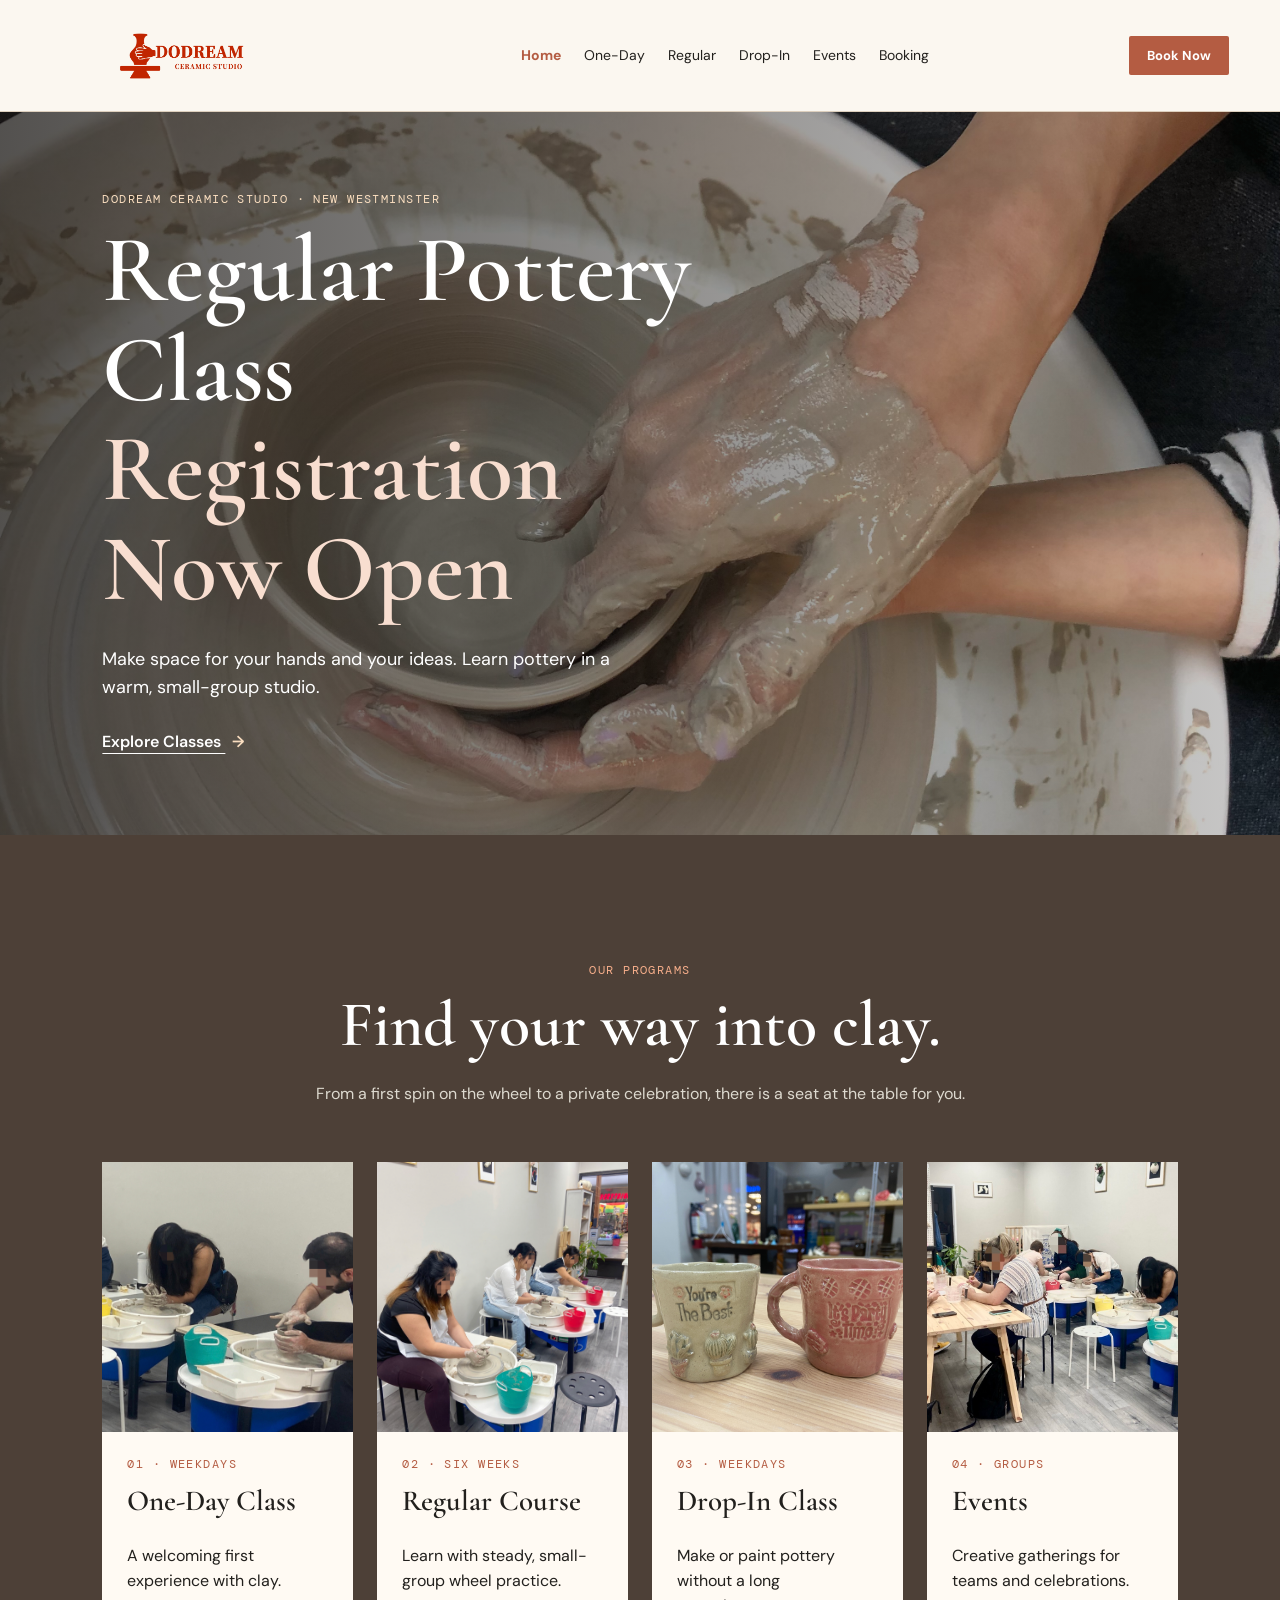
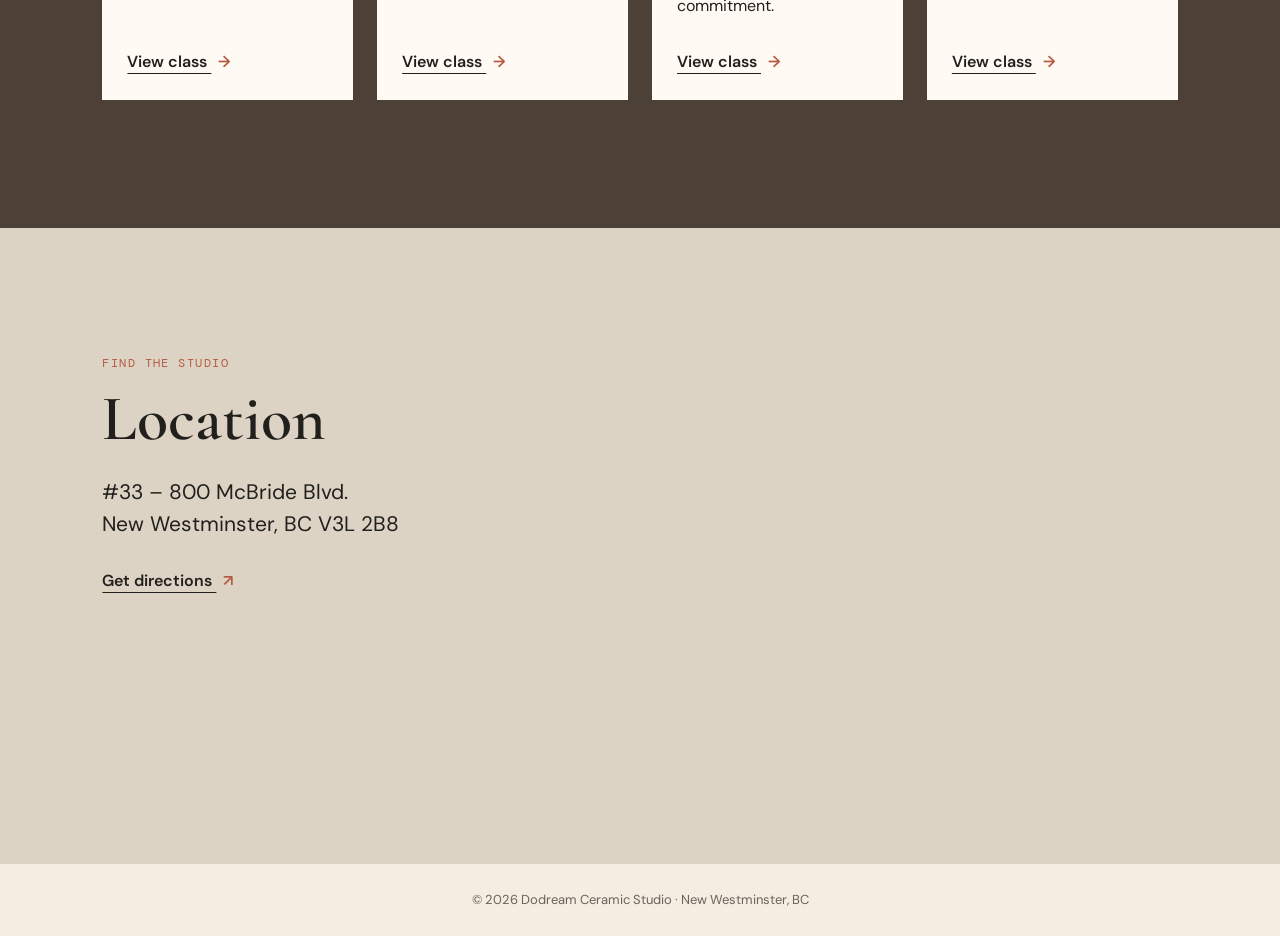
==== index.html @ 053f7b6d "Deploy Dodream Ceramic Studio website" ====
<!doctype html>
<html lang="en"><head><meta charset="UTF-8"><meta name="viewport" content="width=device-width, initial-scale=1.0"><meta name="description" content="Dodream Ceramic Studio pottery classes in New Westminster."><title>Dodream Ceramic Studio</title><link rel="preconnect" href="https://fonts.googleapis.com"><link rel="preconnect" href="https://fonts.gstatic.com" crossorigin><link href="https://fonts.googleapis.com/css2?family=Cormorant+Garamond:wght@500;600;700&family=DM+Mono&family=DM+Sans:wght@400;500;600;700&display=swap" rel="stylesheet"><link rel="stylesheet" href="styles.css"></head>
<body><header class="site-header"><a class="brand" href="index.html" aria-label="Dodream Ceramic Studio home"><img src="logo.jpg" alt="Dodream Ceramic Studio"></a><nav aria-label="Primary navigation"><a class="active" href="index.html">Home</a><a href="classes.html#one-day">One-Day</a><a href="classes.html#regular">Regular</a><a href="classes.html#drop-in">Drop-In</a><a href="classes.html#events">Events</a><a href="booking.html">Booking</a></nav><a class="button button-small" href="booking.html">Book Now</a></header>
<main><section class="hero"><img class="hero-image" src="main.jpg" alt="Hands shaping clay on a pottery wheel"><div class="hero-overlay"></div><div class="hero-content"><p class="eyebrow hero-eyebrow">DODREAM CERAMIC STUDIO · NEW WESTMINSTER</p><h1>Regular Pottery Class <span>Registration Now Open</span></h1><p class="hero-copy">Make space for your hands and your ideas. Learn pottery in a warm, small-group studio.</p><a class="text-link" href="classes.html">Explore Classes <span>→</span></a></div></section>
<section class="programs-section"><div class="section-heading"><p class="eyebrow">OUR PROGRAMS</p><h2>Find your way into clay.</h2><p>From a first spin on the wheel to a private celebration, there is a seat at the table for you.</p></div><div class="program-grid"><article class="program-card"><img src="onedaya.jpg" alt="One-day pottery class"><div><p class="eyebrow">01 · WEEKDAYS</p><h3>One-Day Class</h3><p>A welcoming first experience with clay.</p><a class="text-link" href="classes.html#one-day">View class <span>→</span></a></div></article><article class="program-card"><img src="regular.jpg" alt="Regular pottery course"><div><p class="eyebrow">02 · SIX WEEKS</p><h3>Regular Course</h3><p>Learn with steady, small-group wheel practice.</p><a class="text-link" href="classes.html#regular">View class <span>→</span></a></div></article><article class="program-card"><img src="dropa.JPG" alt="Drop-in ceramic class"><div><p class="eyebrow">03 · WEEKDAYS</p><h3>Drop-In Class</h3><p>Make or paint pottery without a long commitment.</p><a class="text-link" href="classes.html#drop-in">View class <span>→</span></a></div></article><article class="program-card"><img src="work.JPG" alt="Pottery workshop group"><div><p class="eyebrow">04 · GROUPS</p><h3>Events</h3><p>Creative gatherings for teams and celebrations.</p><a class="text-link" href="classes.html#events">View class <span>→</span></a></div></article></div></section>
<section class="location-section"><div><p class="eyebrow">FIND THE STUDIO</p><h2>Location</h2><address>#33 – 800 McBride Blvd.<br>New Westminster, BC V3L 2B8</address><a class="text-link" href="https://www.google.com/maps/search/?api=1&query=800+McBride+Blvd+New+Westminster+BC+V3L+2B8&hl=en" target="_blank" rel="noreferrer">Get directions <span>↗</span></a></div><iframe title="Dodream Ceramic Studio location map" src="https://www.google.com/maps?q=800%20McBride%20Blvd%2C%20New%20Westminster%2C%20BC%20V3L%202B8&hl=en&z=15&output=embed" loading="lazy"></iframe></section></main><footer>© 2026 Dodream Ceramic Studio · New Westminster, BC</footer></body></html>
---- styles.css ----
:root { --ink:#22201d; --paper:#f8f5ee; --clay:#b44024; --line:#dcd4c6; --muted:#69635c; --dark:#25211d; }
* { box-sizing:border-box; } html { scroll-behavior:smooth; } body { margin:0; color:var(--ink); background:var(--paper); font:16px/1.55 "DM Sans",sans-serif; } img { display:block; width:100%; }
.site-header { height:112px; padding:12px clamp(20px,4vw,64px); display:flex; align-items:center; justify-content:space-between; gap:20px; background:var(--paper); position:sticky; top:0; z-index:10; border-bottom:1px solid var(--line); }
.brand { width:270px; flex:0 0 auto; } .brand img { height:86px; object-fit:contain; mix-blend-mode:multiply; } nav { display:flex; gap:clamp(9px,1.8vw,28px); } nav a { color:var(--ink); text-decoration:none; font-size:14px; white-space:nowrap; } nav a.active { color:var(--clay); font-weight:700; }
.button { display:inline-flex; align-items:center; justify-content:center; min-height:48px; padding:0 24px; background:var(--clay); color:#fff; border:0; border-radius:2px; text-decoration:none; cursor:pointer; font:700 16px "DM Sans",sans-serif; } .button-small { min-height:39px; padding:0 18px; font-size:13px; }
h1,h2,h3 { margin:0; font-family:Fraunces,serif; line-height:1.05; font-weight:500; } h1 { max-width:980px; font-size:clamp(49px,7.4vw,106px); } h1 span { color:#d66040; } h2 { margin-bottom:24px; font-size:clamp(38px,5vw,70px); } h3 { font-size:31px; margin-bottom:12px; }
.eyebrow { margin:0 0 14px; color:var(--clay); letter-spacing:.12em; font:12px/1.2 "DM Mono",monospace; } .text-link { color:inherit; font-weight:600; text-underline-offset:6px; } .text-link span { display:inline-block; margin-left:7px; color:var(--clay); }
.hero { min-height:680px; display:grid; align-items:end; position:relative; isolation:isolate; } .hero-image,.hero-overlay { position:absolute; inset:0; width:100%; height:100%; } .hero-image { z-index:-2; object-fit:cover; } .hero-overlay { z-index:-1; background:linear-gradient(90deg,rgba(17,14,11,.72),rgba(17,14,11,.22)); } .hero-content { max-width:850px; padding:80px clamp(24px,8vw,130px); color:#fff; } .hero h1 span { display:block; color:#f8ded0; } .hero-eyebrow { color:#f9ddbf; } .hero-copy { max-width:560px; margin:28px 0; font-size:18px; } .hero .text-link span { color:#f9ddbf; }
.programs-section,.section,.location-section { padding:clamp(64px,10vw,150px) clamp(24px,8vw,130px); } .programs-section { background:#243126; color:#fff; } .section-heading { max-width:710px; margin:0 auto 55px; text-align:center; } .section-heading .eyebrow { color:#f5ad8a; } .section-heading h2 { font-size:clamp(38px,5vw,70px); } .section-heading p:last-child { color:#ddd9cf; }
.program-grid { display:grid; grid-template-columns:repeat(4,1fr); gap:24px; } .program-card { overflow:hidden; background:#fff; color:var(--ink); } .program-card img { height:270px; object-fit:cover; } .program-card div { min-height:268px; padding:25px; display:flex; flex-direction:column; align-items:flex-start; } .program-card h3 { font-size:29px; } .program-card .text-link { margin-top:auto; }
.location-section { display:grid; grid-template-columns:.75fr 1.25fr; gap:60px; background:#ddd3c5; } address { margin:0 0 28px; font-style:normal; font-size:21px; } iframe { width:100%; min-height:380px; border:0; } footer { padding:26px; color:#6b6259; text-align:center; font-size:13px; }
.section-intro>p:not(.eyebrow) { max-width:500px; font-size:18px; } .split-section { display:grid; grid-template-columns:minmax(250px,.82fr) minmax(350px,1.18fr); gap:clamp(40px,8vw,130px); align-items:center; } .feature-image { height:560px; object-fit:cover; } .notice { display:grid; gap:4px; margin:32px 0 18px; padding:17px 20px; border-left:4px solid var(--clay); background:#f0e6d9; } .notice span { font:15px "DM Mono",monospace; } .materials { color:var(--muted); }
.one-day-options { display:grid; gap:16px; margin-top:33px; } .one-day-options article { padding:20px; border:1px solid var(--line); background:#fffdf9; } .one-day-options h3 { font-size:24px; } .one-day-options p { margin:5px 0; font-size:14px; } .one-day-options .eyebrow { margin-bottom:10px; } .price,.card-meta { color:var(--clay); font-weight:700; } .included,.condition,.policy-note { color:var(--muted); font-size:14px; }
.regular-section { display:grid; grid-template-columns:.88fr 1fr; gap:clamp(38px,7vw,110px); align-items:center; background:#e9e1d5; } .regular-image-wrap { grid-row:span 3; } .regular-image-wrap .feature-image { height:690px; } .course-details { display:grid; grid-template-columns:repeat(2,1fr); margin-top:27px; border-top:1px solid #cbbfaa; } .course-details p { display:grid; gap:2px; margin:0; padding:14px 10px 14px 0; border-bottom:1px solid #cbbfaa; font-size:14px; } .course-details span { color:var(--muted); font-size:13px; } .course-plan { margin:0; padding:0; list-style:none; border-top:1px solid #cbbfaa; } .course-plan li { display:grid; grid-template-columns:140px 1fr; gap:15px; padding:17px 0; border-bottom:1px solid #cbbfaa; } .course-plan b { color:var(--clay); font:13px "DM Mono",monospace; } .policy-note { margin:0; }
.section-lead { margin-top:-8px; color:var(--muted); } .card-grid,.event-grid { display:grid; grid-template-columns:repeat(2,1fr); gap:28px; margin-top:43px; } .class-card,.event-card { border:1px solid var(--line); background:#fffdf9; } .class-card img { height:330px; object-fit:cover; } .class-card div,.event-card div { padding:27px; } .class-card h3 { font-size:29px; }
.events-section { background:var(--dark); color:#f9f5ec; } .events-section .eyebrow,.event-policy { color:#f6aa83; } .event-card { border-color:#575047; background:#312b26; } .event-card img { height:300px; object-fit:cover; } .event-card p { color:#ddd4c8; } .event-policy { margin:31px 0 0; text-align:center; }
.booking-page { max-width:1160px; margin:auto; padding:clamp(45px,7vw,90px) 24px; } .booking-intro { max-width:640px; margin-bottom:28px; } .booking-intro h1 { font-size:clamp(40px,5vw,62px); } .booking-intro>p:last-child { margin:7px 0 0; font-size:16px; } .booking-content { display:grid; grid-template-columns:minmax(0,1.35fr) minmax(260px,.65fr); gap:28px; align-items:start; }
.booking-form { display:grid; grid-template-columns:repeat(2,1fr); gap:21px; padding:clamp(25px,5vw,60px); background:#e9e1d5; } .booking-form label { display:grid; gap:8px; font-weight:600; } .booking-form input,.booking-form select,.booking-form textarea { width:100%; padding:13px; border:1px solid #bfb5a6; background:#fffdf9; color:var(--ink); font:16px "DM Sans",sans-serif; } .booking-form input:focus,.booking-form select:focus,.booking-form textarea:focus { outline:2px solid var(--clay); outline-offset:1px; } .form-full,.form-alert { grid-column:1/-1; } .form-alert { padding:13px 16px; color:#8c2913; background:#f6d9ce; font-weight:700; } .booking-form .button { justify-self:start; }
.refund-policy { margin:0; padding:31px; border-left:4px solid var(--clay); background:#f0e6d9; text-align:left; } .refund-policy h2 { font-size:30px; } .refund-policy p { margin-bottom:0; font-size:16px; }
@media (max-width:900px) { .program-grid { grid-template-columns:repeat(2,1fr); } .program-card img { height:240px; } .brand { width:220px; } }
@media (max-width:760px) { .site-header { height:88px; padding:8px 18px; } .brand { width:185px; } .brand img { height:68px; } nav { display:none; } .hero { min-height:590px; } .hero-content { padding:60px 24px; } .program-grid,.split-section,.regular-section,.location-section,.booking-form,.booking-content { grid-template-columns:1fr; } .feature-image,.regular-image-wrap .feature-image { height:420px; } .regular-image-wrap { grid-row:auto; } .course-details { grid-template-columns:1fr; } .course-plan li { grid-template-columns:115px 1fr; } .location-section { gap:35px; } iframe { min-height:300px; } .booking-form .button { width:100%; } }

/* Warm beige theme and One-Day class redesign */
:root { --paper:#f4ede1; --line:#ddcfbd; --clay:#b45c42; --muted:#70675e; --dark:#453830; }
body { background:#f4ede1; }
h1,h2,h3 { font-family:"Cormorant Garamond",Georgia,serif; font-weight:600; }
.site-header { background:#fbf7f0; }
.programs-section { background:#4d4037; }
.program-card,.one-day-options article,.class-card { background:#fffaf3; }
.one-day-section { background:#f8f1e7; }
.one-day-summary { display:grid; grid-template-columns:1.1fr .75fr 1.65fr; gap:0; margin:29px 0 22px; border:1px solid #d8c2ac; background:#eee0cf; }
.one-day-summary p { display:grid; gap:4px; margin:0; padding:16px 18px; border-right:1px solid #d8c2ac; font-size:13px !important; }
.one-day-summary p:last-child { border-right:0; }
.one-day-summary b { color:var(--clay); font:11px "DM Mono",monospace; letter-spacing:.08em; text-transform:uppercase; }
.one-day-summary span { line-height:1.35; }
.one-day-options { grid-template-columns:repeat(2,minmax(0,1fr)); gap:14px; margin-top:0; }
.one-day-options article { min-height:238px; border-color:#ddcbb8; }
.one-day-options .price { display:flex; align-items:baseline; gap:5px; margin-top:13px; }
.one-day-options .price strong { font:600 38px/1 "Cormorant Garamond",Georgia,serif; }
.one-day-options .price span { color:var(--muted); font-size:13px; }
.one-day-section .feature-image { height:100%; min-height:560px; }
@media (max-width:760px) { .one-day-summary,.one-day-options { grid-template-columns:1fr; } .one-day-summary p { border-right:0; border-bottom:1px solid #d8c2ac; } .one-day-summary p:last-child { border-bottom:0; } .one-day-section .feature-image { min-height:420px; } }

/* One-Day vertical hierarchy: intro row, sessions, cards, notes */
.one-day-section { background:#f8f1e7; }
.one-day-intro-row { display:grid; grid-template-columns:minmax(240px,.8fr) minmax(380px,1.2fr); gap:clamp(32px,6vw,90px); align-items:center; margin:28px 0; }
.one-day-intro-row p { max-width:430px; margin:0; font-size:20px; line-height:1.55; }
.one-day-intro-row img { height:250px; object-fit:cover; object-position:center; }
.sessions-line { margin:0 0 24px; padding:18px 24px; border-left:5px solid var(--clay); background:#eee0cf; font-size:clamp(20px,2.3vw,30px); font-weight:700; letter-spacing:.01em; }
.sessions-line strong { color:var(--clay); }
.one-day-section .one-day-options { max-width:none; grid-template-columns:repeat(2,minmax(0,1fr)); gap:24px; }
.one-day-section .one-day-options article { min-height:230px; padding:28px; }
.one-day-notes { display:flex; flex-wrap:wrap; gap:12px 28px; margin-top:20px; color:var(--muted); font-size:14px; }
.one-day-notes span::before { content:"•"; margin-right:8px; color:var(--clay); }
@media (max-width:760px) { .one-day-intro-row,.one-day-section .one-day-options { grid-template-columns:1fr; } .one-day-intro-row img { height:230px; } .sessions-line { padding:16px 18px; } }

/* Light sessions treatment */
.sessions-line { display:flex; align-items:center; gap:18px; margin:46px 0 34px; padding:0; border:0; background:transparent; font-size:inherit; font-weight:400; }
.sessions-label { color:var(--muted); font:12px "DM Mono",monospace; letter-spacing:.14em; text-transform:uppercase; }
.session-times { display:flex; flex-wrap:wrap; gap:9px; }
.session-times span { padding:7px 13px; border:1px solid #dfcfbd; border-radius:999px; background:#f1e5d6; color:#67554a; font-size:14px; font-weight:500; }
@media (max-width:760px) { .sessions-line { align-items:flex-start; flex-direction:column; gap:12px; margin:34px 0 28px; } }
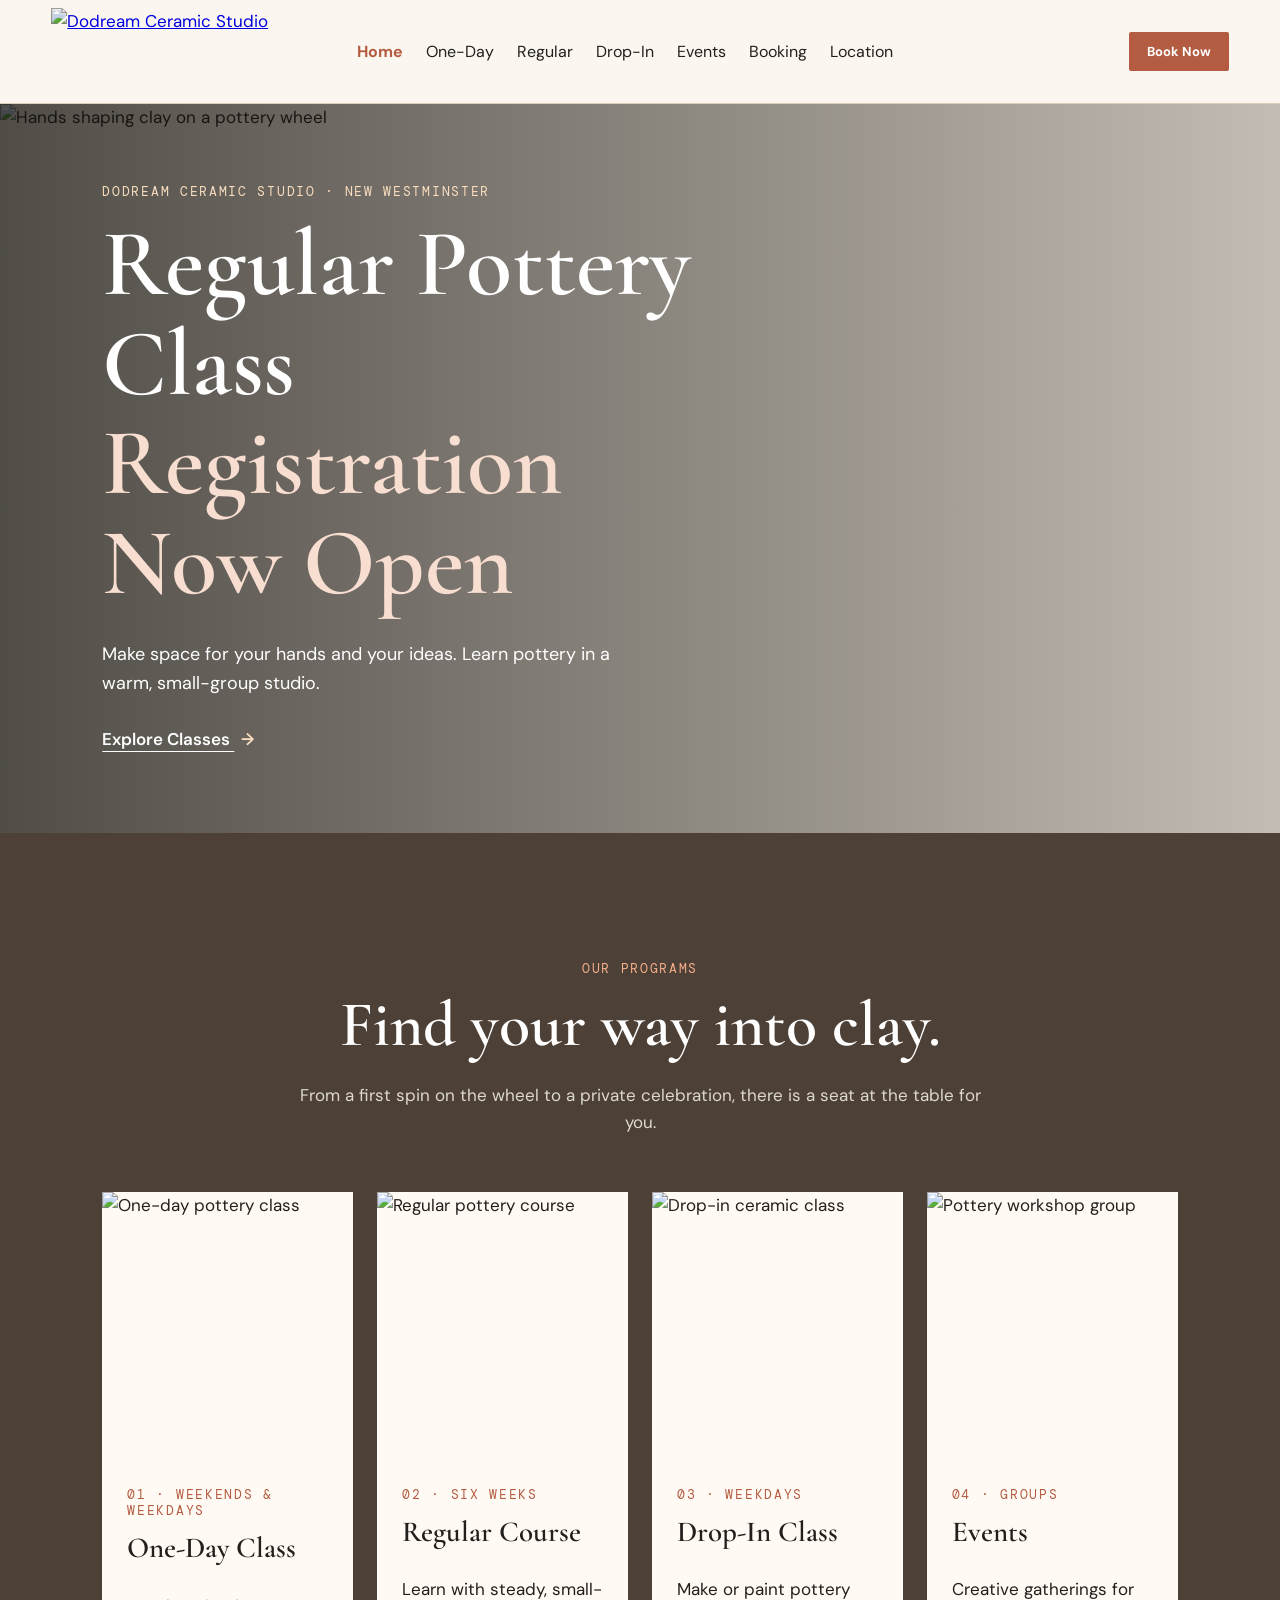
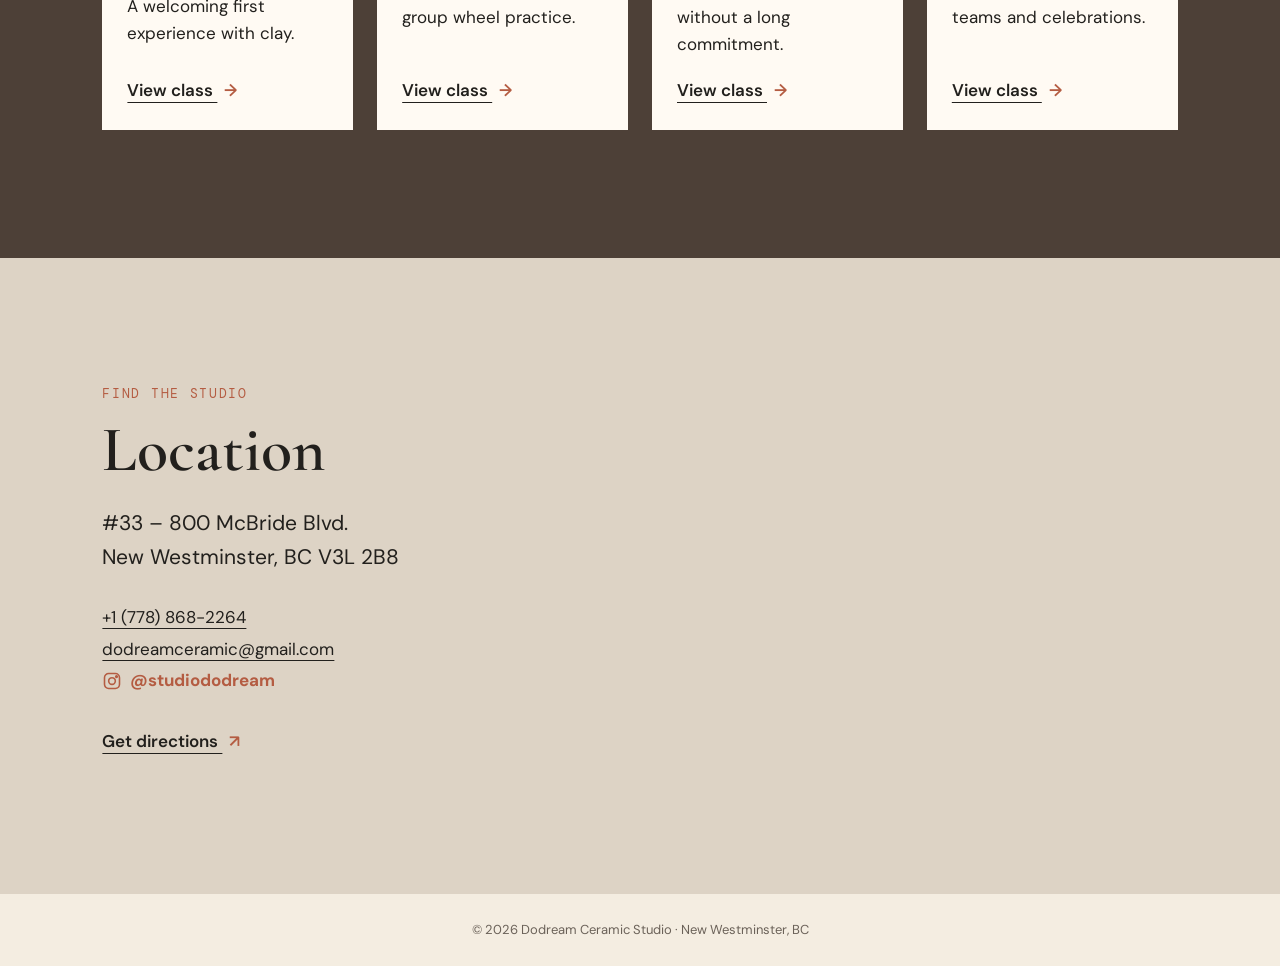
==== commit 73968fbc: "Update website content and responsive design" ====
--- a/index.html
+++ b/index.html
@@ -1,6 +1,6 @@
 <!doctype html>
 <html lang="en"><head><meta charset="UTF-8"><meta name="viewport" content="width=device-width, initial-scale=1.0"><meta name="description" content="Dodream Ceramic Studio pottery classes in New Westminster."><title>Dodream Ceramic Studio</title><link rel="preconnect" href="https://fonts.googleapis.com"><link rel="preconnect" href="https://fonts.gstatic.com" crossorigin><link href="https://fonts.googleapis.com/css2?family=Cormorant+Garamond:wght@500;600;700&family=DM+Mono&family=DM+Sans:wght@400;500;600;700&display=swap" rel="stylesheet"><link rel="stylesheet" href="styles.css"></head>
-<body><header class="site-header"><a class="brand" href="index.html" aria-label="Dodream Ceramic Studio home"><img src="logo.jpg" alt="Dodream Ceramic Studio"></a><nav aria-label="Primary navigation"><a class="active" href="index.html">Home</a><a href="classes.html#one-day">One-Day</a><a href="classes.html#regular">Regular</a><a href="classes.html#drop-in">Drop-In</a><a href="classes.html#events">Events</a><a href="booking.html">Booking</a></nav><a class="button button-small" href="booking.html">Book Now</a></header>
-<main><section class="hero"><img class="hero-image" src="main.jpg" alt="Hands shaping clay on a pottery wheel"><div class="hero-overlay"></div><div class="hero-content"><p class="eyebrow hero-eyebrow">DODREAM CERAMIC STUDIO · NEW WESTMINSTER</p><h1>Regular Pottery Class <span>Registration Now Open</span></h1><p class="hero-copy">Make space for your hands and your ideas. Learn pottery in a warm, small-group studio.</p><a class="text-link" href="classes.html">Explore Classes <span>→</span></a></div></section>
-<section class="programs-section"><div class="section-heading"><p class="eyebrow">OUR PROGRAMS</p><h2>Find your way into clay.</h2><p>From a first spin on the wheel to a private celebration, there is a seat at the table for you.</p></div><div class="program-grid"><article class="program-card"><img src="onedaya.jpg" alt="One-day pottery class"><div><p class="eyebrow">01 · WEEKDAYS</p><h3>One-Day Class</h3><p>A welcoming first experience with clay.</p><a class="text-link" href="classes.html#one-day">View class <span>→</span></a></div></article><article class="program-card"><img src="regular.jpg" alt="Regular pottery course"><div><p class="eyebrow">02 · SIX WEEKS</p><h3>Regular Course</h3><p>Learn with steady, small-group wheel practice.</p><a class="text-link" href="classes.html#regular">View class <span>→</span></a></div></article><article class="program-card"><img src="dropa.JPG" alt="Drop-in ceramic class"><div><p class="eyebrow">03 · WEEKDAYS</p><h3>Drop-In Class</h3><p>Make or paint pottery without a long commitment.</p><a class="text-link" href="classes.html#drop-in">View class <span>→</span></a></div></article><article class="program-card"><img src="work.JPG" alt="Pottery workshop group"><div><p class="eyebrow">04 · GROUPS</p><h3>Events</h3><p>Creative gatherings for teams and celebrations.</p><a class="text-link" href="classes.html#events">View class <span>→</span></a></div></article></div></section>
-<section class="location-section"><div><p class="eyebrow">FIND THE STUDIO</p><h2>Location</h2><address>#33 – 800 McBride Blvd.<br>New Westminster, BC V3L 2B8</address><a class="text-link" href="https://www.google.com/maps/search/?api=1&query=800+McBride+Blvd+New+Westminster+BC+V3L+2B8&hl=en" target="_blank" rel="noreferrer">Get directions <span>↗</span></a></div><iframe title="Dodream Ceramic Studio location map" src="https://www.google.com/maps?q=800%20McBride%20Blvd%2C%20New%20Westminster%2C%20BC%20V3L%202B8&hl=en&z=15&output=embed" loading="lazy"></iframe></section></main><footer>© 2026 Dodream Ceramic Studio · New Westminster, BC</footer></body></html>
+<body><header class="site-header"><a class="brand" href="index.html" aria-label="Dodream Ceramic Studio home"><img src="public/assets/logo.jpg" alt="Dodream Ceramic Studio"></a><nav aria-label="Primary navigation"><a class="active" href="index.html">Home</a><a href="classes.html#one-day">One-Day</a><a href="classes.html#regular">Regular</a><a href="classes.html#drop-in">Drop-In</a><a href="classes.html#events">Events</a><a href="booking.html">Booking</a><a href="#location">Location</a></nav><a class="button button-small" href="booking.html">Book Now</a></header>
+<main><section class="hero"><img class="hero-image" src="public/assets/main.jpg" alt="Hands shaping clay on a pottery wheel"><div class="hero-overlay"></div><div class="hero-content"><p class="eyebrow hero-eyebrow">DODREAM CERAMIC STUDIO · NEW WESTMINSTER</p><h1>Regular Pottery Class <span>Registration Now Open</span></h1><p class="hero-copy">Make space for your hands and your ideas. Learn pottery in a warm, small-group studio.</p><a class="text-link" href="classes.html">Explore Classes <span>→</span></a></div></section>
+<section class="programs-section"><div class="section-heading"><p class="eyebrow">OUR PROGRAMS</p><h2>Find your way into clay.</h2><p>From a first spin on the wheel to a private celebration, there is a seat at the table for you.</p></div><div class="program-grid"><article class="program-card"><img src="public/assets/onedaya.jpg" alt="One-day pottery class"><div><p class="eyebrow">01 · WEEKENDS &amp; WEEKDAYS</p><h3>One-Day Class</h3><p>A welcoming first experience with clay.</p><a class="text-link" href="classes.html#one-day">View class <span>→</span></a></div></article><article class="program-card"><img src="public/assets/regular.jpg" alt="Regular pottery course"><div><p class="eyebrow">02 · SIX WEEKS</p><h3>Regular Course</h3><p>Learn with steady, small-group wheel practice.</p><a class="text-link" href="classes.html#regular">View class <span>→</span></a></div></article><article class="program-card"><img src="public/assets/dropa.JPG" alt="Drop-in ceramic class"><div><p class="eyebrow">03 · WEEKDAYS</p><h3>Drop-In Class</h3><p>Make or paint pottery without a long commitment.</p><a class="text-link" href="classes.html#drop-in">View class <span>→</span></a></div></article><article class="program-card"><img src="public/assets/work.JPG" alt="Pottery workshop group"><div><p class="eyebrow">04 · GROUPS</p><h3>Events</h3><p>Creative gatherings for teams and celebrations.</p><a class="text-link" href="classes.html#events">View class <span>→</span></a></div></article></div></section>
+<section class="location-section" id="location"><div><p class="eyebrow">FIND THE STUDIO</p><h2>Location</h2><address>#33 – 800 McBride Blvd.<br>New Westminster, BC V3L 2B8</address><p class="contact-line"><a href="tel:+17788682264">+1 (778) 868-2264</a><br><a href="mailto:dodreamceramic@gmail.com">dodreamceramic@gmail.com</a><br><a class="instagram-link" href="https://www.instagram.com/studiododream/" target="_blank" rel="noreferrer" aria-label="Follow Dodream Ceramic Studio on Instagram"><svg viewBox="0 0 24 24" aria-hidden="true"><rect x="3" y="3" width="18" height="18" rx="5"></rect><circle cx="12" cy="12" r="4"></circle><circle class="instagram-dot" cx="17.4" cy="6.6" r="1"></circle></svg><span>@studiododream</span></a></p><a class="text-link" href="https://www.google.com/maps/search/?api=1&query=800+McBride+Blvd+New+Westminster+BC+V3L+2B8&hl=en" target="_blank" rel="noreferrer">Get directions <span>↗</span></a></div><iframe title="Dodream Ceramic Studio location map" src="https://www.google.com/maps?q=800%20McBride%20Blvd%2C%20New%20Westminster%2C%20BC%20V3L%202B8&hl=en&z=15&output=embed" loading="lazy"></iframe></section></main><footer>© 2026 Dodream Ceramic Studio · New Westminster, BC</footer></body></html>
--- a/styles.css
+++ b/styles.css
@@ -1,17 +1,17 @@
 :root { --ink:#22201d; --paper:#f8f5ee; --clay:#b44024; --line:#dcd4c6; --muted:#69635c; --dark:#25211d; }
-* { box-sizing:border-box; } html { scroll-behavior:smooth; } body { margin:0; color:var(--ink); background:var(--paper); font:16px/1.55 "DM Sans",sans-serif; } img { display:block; width:100%; }
-.site-header { height:112px; padding:12px clamp(20px,4vw,64px); display:flex; align-items:center; justify-content:space-between; gap:20px; background:var(--paper); position:sticky; top:0; z-index:10; border-bottom:1px solid var(--line); }
-.brand { width:270px; flex:0 0 auto; } .brand img { height:86px; object-fit:contain; mix-blend-mode:multiply; } nav { display:flex; gap:clamp(9px,1.8vw,28px); } nav a { color:var(--ink); text-decoration:none; font-size:14px; white-space:nowrap; } nav a.active { color:var(--clay); font-weight:700; }
+* { box-sizing:border-box; } html { scroll-behavior:smooth; } body { margin:0; color:var(--ink); background:var(--paper); font:17px/1.6 "DM Sans",sans-serif; } img { display:block; width:100%; }
+.site-header { height:104px; padding:8px clamp(20px,4vw,64px); display:flex; align-items:center; justify-content:flex-start; gap:18px; background:var(--paper); position:sticky; top:0; z-index:10; border-bottom:1px solid var(--line); }
+.brand { width:278px; flex:0 0 auto; } .brand img { height:88px; object-fit:contain; mix-blend-mode:multiply; } nav { display:flex; gap:clamp(16px,1.8vw,30px); margin-left:10px; } nav a { color:var(--ink); text-decoration:none; font-size:16px; white-space:nowrap; } nav a.active { color:var(--clay); font-weight:700; } .site-header .button-small { margin-left:auto; }
 .button { display:inline-flex; align-items:center; justify-content:center; min-height:48px; padding:0 24px; background:var(--clay); color:#fff; border:0; border-radius:2px; text-decoration:none; cursor:pointer; font:700 16px "DM Sans",sans-serif; } .button-small { min-height:39px; padding:0 18px; font-size:13px; }
 h1,h2,h3 { margin:0; font-family:Fraunces,serif; line-height:1.05; font-weight:500; } h1 { max-width:980px; font-size:clamp(49px,7.4vw,106px); } h1 span { color:#d66040; } h2 { margin-bottom:24px; font-size:clamp(38px,5vw,70px); } h3 { font-size:31px; margin-bottom:12px; }
-.eyebrow { margin:0 0 14px; color:var(--clay); letter-spacing:.12em; font:12px/1.2 "DM Mono",monospace; } .text-link { color:inherit; font-weight:600; text-underline-offset:6px; } .text-link span { display:inline-block; margin-left:7px; color:var(--clay); }
+.eyebrow { margin:0 0 14px; color:var(--clay); letter-spacing:.13em; font:13px/1.25 "DM Mono",monospace; } .text-link { color:inherit; font-weight:600; text-underline-offset:6px; } .text-link span { display:inline-block; margin-left:7px; color:var(--clay); }
 .hero { min-height:680px; display:grid; align-items:end; position:relative; isolation:isolate; } .hero-image,.hero-overlay { position:absolute; inset:0; width:100%; height:100%; } .hero-image { z-index:-2; object-fit:cover; } .hero-overlay { z-index:-1; background:linear-gradient(90deg,rgba(17,14,11,.72),rgba(17,14,11,.22)); } .hero-content { max-width:850px; padding:80px clamp(24px,8vw,130px); color:#fff; } .hero h1 span { display:block; color:#f8ded0; } .hero-eyebrow { color:#f9ddbf; } .hero-copy { max-width:560px; margin:28px 0; font-size:18px; } .hero .text-link span { color:#f9ddbf; }
 .programs-section,.section,.location-section { padding:clamp(64px,10vw,150px) clamp(24px,8vw,130px); } .programs-section { background:#243126; color:#fff; } .section-heading { max-width:710px; margin:0 auto 55px; text-align:center; } .section-heading .eyebrow { color:#f5ad8a; } .section-heading h2 { font-size:clamp(38px,5vw,70px); } .section-heading p:last-child { color:#ddd9cf; }
 .program-grid { display:grid; grid-template-columns:repeat(4,1fr); gap:24px; } .program-card { overflow:hidden; background:#fff; color:var(--ink); } .program-card img { height:270px; object-fit:cover; } .program-card div { min-height:268px; padding:25px; display:flex; flex-direction:column; align-items:flex-start; } .program-card h3 { font-size:29px; } .program-card .text-link { margin-top:auto; }
 .location-section { display:grid; grid-template-columns:.75fr 1.25fr; gap:60px; background:#ddd3c5; } address { margin:0 0 28px; font-style:normal; font-size:21px; } iframe { width:100%; min-height:380px; border:0; } footer { padding:26px; color:#6b6259; text-align:center; font-size:13px; }
 .section-intro>p:not(.eyebrow) { max-width:500px; font-size:18px; } .split-section { display:grid; grid-template-columns:minmax(250px,.82fr) minmax(350px,1.18fr); gap:clamp(40px,8vw,130px); align-items:center; } .feature-image { height:560px; object-fit:cover; } .notice { display:grid; gap:4px; margin:32px 0 18px; padding:17px 20px; border-left:4px solid var(--clay); background:#f0e6d9; } .notice span { font:15px "DM Mono",monospace; } .materials { color:var(--muted); }
-.one-day-options { display:grid; gap:16px; margin-top:33px; } .one-day-options article { padding:20px; border:1px solid var(--line); background:#fffdf9; } .one-day-options h3 { font-size:24px; } .one-day-options p { margin:5px 0; font-size:14px; } .one-day-options .eyebrow { margin-bottom:10px; } .price,.card-meta { color:var(--clay); font-weight:700; } .included,.condition,.policy-note { color:var(--muted); font-size:14px; }
-.regular-section { display:grid; grid-template-columns:.88fr 1fr; gap:clamp(38px,7vw,110px); align-items:center; background:#e9e1d5; } .regular-image-wrap { grid-row:span 3; } .regular-image-wrap .feature-image { height:690px; } .course-details { display:grid; grid-template-columns:repeat(2,1fr); margin-top:27px; border-top:1px solid #cbbfaa; } .course-details p { display:grid; gap:2px; margin:0; padding:14px 10px 14px 0; border-bottom:1px solid #cbbfaa; font-size:14px; } .course-details span { color:var(--muted); font-size:13px; } .course-plan { margin:0; padding:0; list-style:none; border-top:1px solid #cbbfaa; } .course-plan li { display:grid; grid-template-columns:140px 1fr; gap:15px; padding:17px 0; border-bottom:1px solid #cbbfaa; } .course-plan b { color:var(--clay); font:13px "DM Mono",monospace; } .policy-note { margin:0; }
+.one-day-options { display:grid; gap:16px; margin-top:33px; } .one-day-options article { padding:20px; border:1px solid var(--line); background:#fffdf9; } .one-day-options h3 { font-size:25px; } .one-day-options p { margin:5px 0; font-size:15px; } .one-day-options .eyebrow { margin-bottom:10px; } .price,.card-meta { color:var(--clay); font-weight:700; } .included,.condition,.policy-note { color:var(--muted); font-size:15px; }
+.regular-section { display:grid; grid-template-columns:.88fr 1fr; gap:clamp(38px,7vw,110px); align-items:center; background:#e9e1d5; } .regular-image-wrap { grid-row:span 3; } .regular-image-wrap .feature-image { height:690px; } .course-details { display:grid; grid-template-columns:repeat(2,1fr); margin-top:27px; border-top:1px solid #cbbfaa; } .course-details p { display:grid; gap:2px; margin:0; padding:14px 10px 14px 0; border-bottom:1px solid #cbbfaa; font-size:15px; } .course-details span { color:var(--muted); font-size:14px; } .course-plan { margin:0; padding:0; list-style:none; border-top:1px solid #cbbfaa; } .course-plan li { display:grid; grid-template-columns:140px 1fr; gap:15px; padding:17px 0; border-bottom:1px solid #cbbfaa; } .course-plan b { color:var(--clay); font:14px "DM Mono",monospace; } .policy-note { margin:0; }
 .section-lead { margin-top:-8px; color:var(--muted); } .card-grid,.event-grid { display:grid; grid-template-columns:repeat(2,1fr); gap:28px; margin-top:43px; } .class-card,.event-card { border:1px solid var(--line); background:#fffdf9; } .class-card img { height:330px; object-fit:cover; } .class-card div,.event-card div { padding:27px; } .class-card h3 { font-size:29px; }
 .events-section { background:var(--dark); color:#f9f5ec; } .events-section .eyebrow,.event-policy { color:#f6aa83; } .event-card { border-color:#575047; background:#312b26; } .event-card img { height:300px; object-fit:cover; } .event-card p { color:#ddd4c8; } .event-policy { margin:31px 0 0; text-align:center; }
 .booking-page { max-width:1160px; margin:auto; padding:clamp(45px,7vw,90px) 24px; } .booking-intro { max-width:640px; margin-bottom:28px; } .booking-intro h1 { font-size:clamp(40px,5vw,62px); } .booking-intro>p:last-child { margin:7px 0 0; font-size:16px; } .booking-content { display:grid; grid-template-columns:minmax(0,1.35fr) minmax(260px,.65fr); gap:28px; align-items:start; }
@@ -56,7 +56,33 @@
 
 /* Light sessions treatment */
 .sessions-line { display:flex; align-items:center; gap:18px; margin:46px 0 34px; padding:0; border:0; background:transparent; font-size:inherit; font-weight:400; }
-.sessions-label { color:var(--muted); font:12px "DM Mono",monospace; letter-spacing:.14em; text-transform:uppercase; }
+.sessions-label { color:var(--muted); font:13px "DM Mono",monospace; letter-spacing:.14em; text-transform:uppercase; }
 .session-times { display:flex; flex-wrap:wrap; gap:9px; }
-.session-times span { padding:7px 13px; border:1px solid #dfcfbd; border-radius:999px; background:#f1e5d6; color:#67554a; font-size:14px; font-weight:500; }
+.session-times span { padding:8px 14px; border:1px solid #dfcfbd; border-radius:999px; background:#f1e5d6; color:#67554a; font-size:15px; font-weight:500; }
 @media (max-width:760px) { .sessions-line { align-items:flex-start; flex-direction:column; gap:12px; margin:34px 0 28px; } }
+
+/* Content refinements: course details, payment, and location */
+.intro-detail { margin-top:18px !important; color:var(--muted); font-size:16px !important; }
+.regular-detail-cards { display:grid; grid-template-columns:minmax(210px,.75fr) 1.25fr; gap:16px; align-items:stretch; }
+.regular-price-card { display:flex; flex-direction:column; justify-content:center; min-height:202px; padding:26px; background:var(--clay); color:#fffaf3; }
+.regular-price-card span { font:12px "DM Mono",monospace; letter-spacing:.12em; text-transform:uppercase; opacity:.9; }
+.regular-price-card strong { margin:8px 0; font:600 clamp(37px,4vw,56px)/1 "Cormorant Garamond",Georgia,serif; }
+.regular-price-card p { margin:0; font-size:14px; line-height:1.45; }
+.regular-facts { display:grid; gap:0; border-top:1px solid #cbbfaa; }
+.regular-facts p { display:grid; grid-template-columns:108px 1fr; gap:15px; margin:0; padding:14px 0; border-bottom:1px solid #cbbfaa; font-size:14px; }
+.regular-facts b { color:var(--clay); font:12px "DM Mono",monospace; letter-spacing:.04em; text-transform:uppercase; }
+.regular-facts span { color:var(--muted); }
+.event-notes { display:grid; gap:8px; max-width:850px; margin:34px auto 0; padding:22px 26px; border:1px solid #695b50; background:#312b26; color:#f6aa83; text-align:center; }
+.event-notes p { margin:0; }
+.contact-line { margin:0 0 27px; line-height:1.85; }
+.contact-line a,.payment-section a { color:inherit; text-underline-offset:5px; }
+.instagram-link { display:inline-flex; align-items:center; gap:8px; color:var(--clay) !important; font-weight:700; text-decoration:none; }
+.instagram-link svg { width:20px; height:20px; fill:none; stroke:currentColor; stroke-width:1.9; }
+.instagram-link .instagram-dot { fill:currentColor; stroke:0; }
+.booking-aside { display:grid; gap:24px; }
+.payment-section { padding:31px; background:#fffaf3; border:1px solid var(--line); }
+.payment-section h2 { margin-bottom:16px; font-size:34px; }
+.payment-section p { margin:0 0 15px; }
+.payment-section p:last-child { margin-bottom:0; color:var(--muted); }
+@media (max-width:900px) { .site-header nav { gap:12px; } nav a { font-size:14px; } .regular-detail-cards { grid-template-columns:1fr; } }
+@media (max-width:760px) { .site-header { height:88px; } .brand { width:185px; } .brand img { height:68px; } .card-grid,.event-grid { grid-template-columns:1fr; gap:22px; } .class-card,.event-card { width:100%; } .class-card img,.event-card img { height:260px; } .regular-facts p { grid-template-columns:1fr; gap:5px; } .event-notes { padding:18px; text-align:left; } }
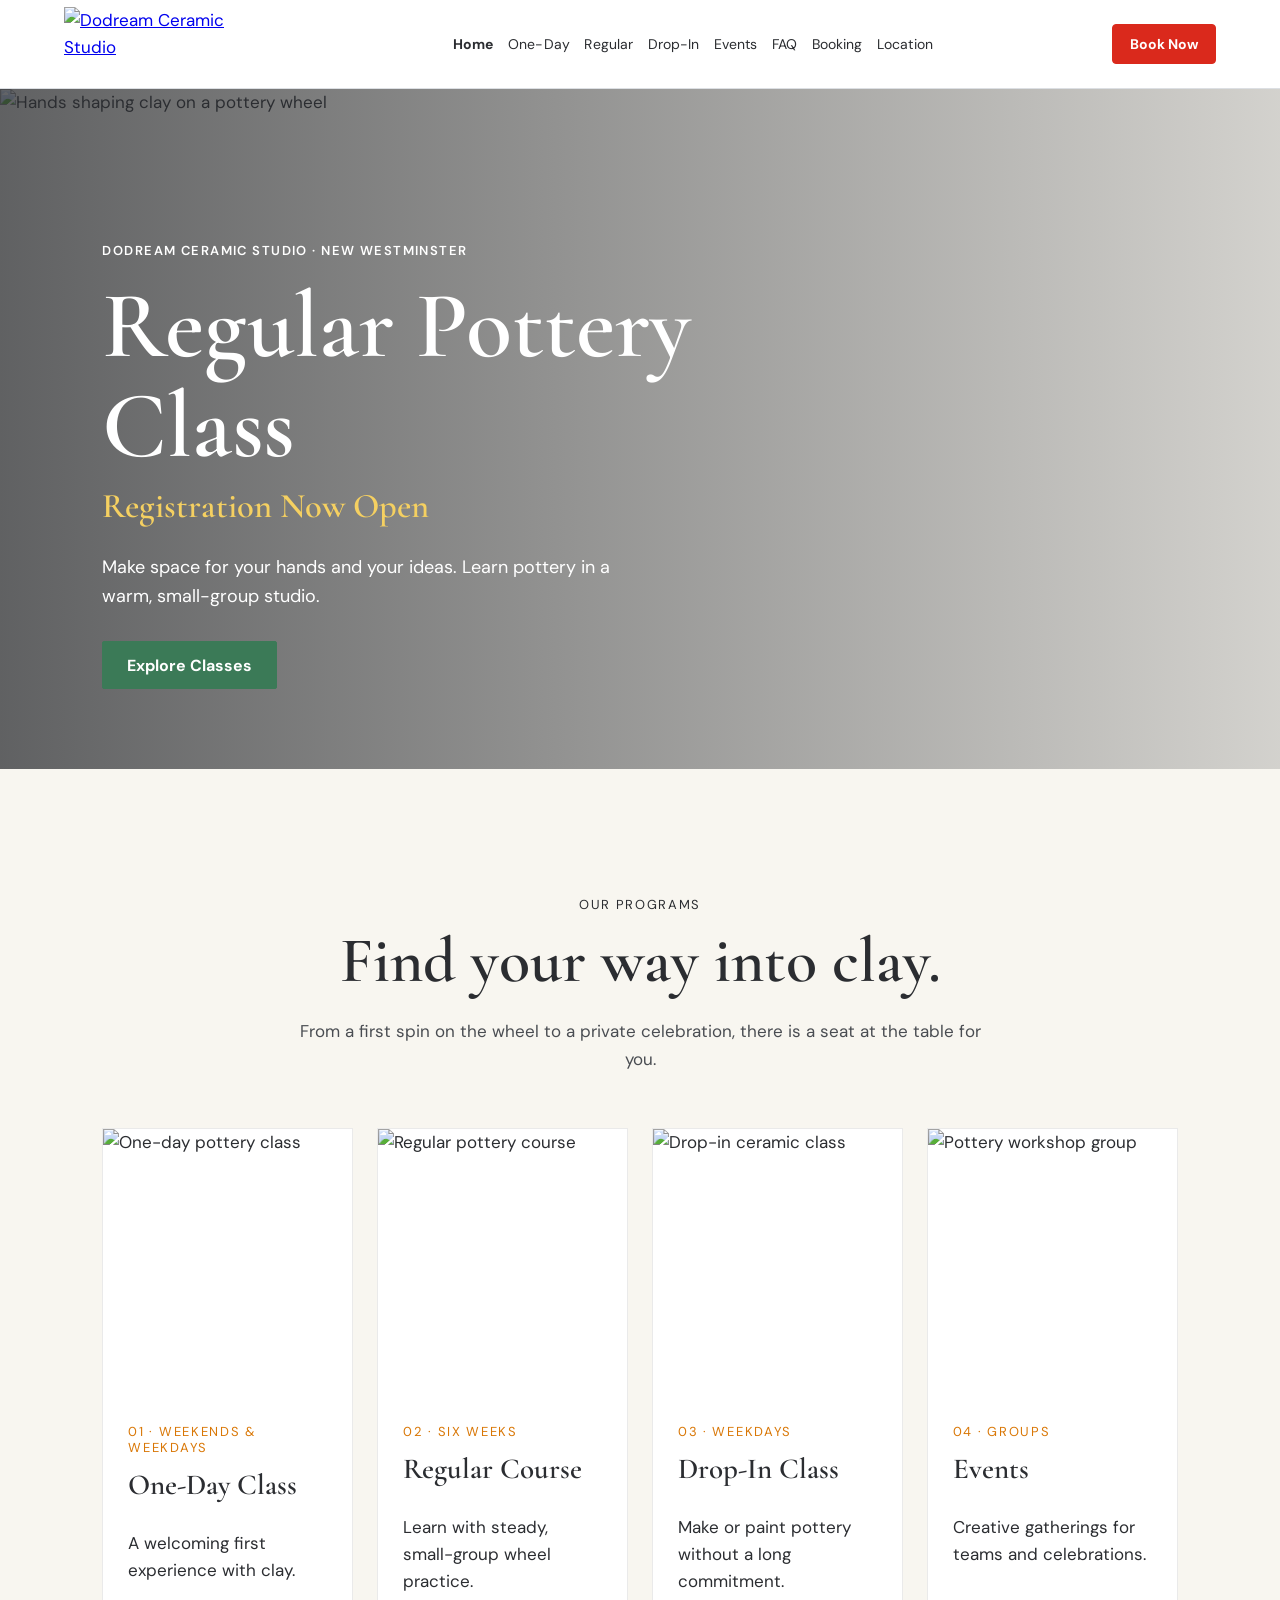
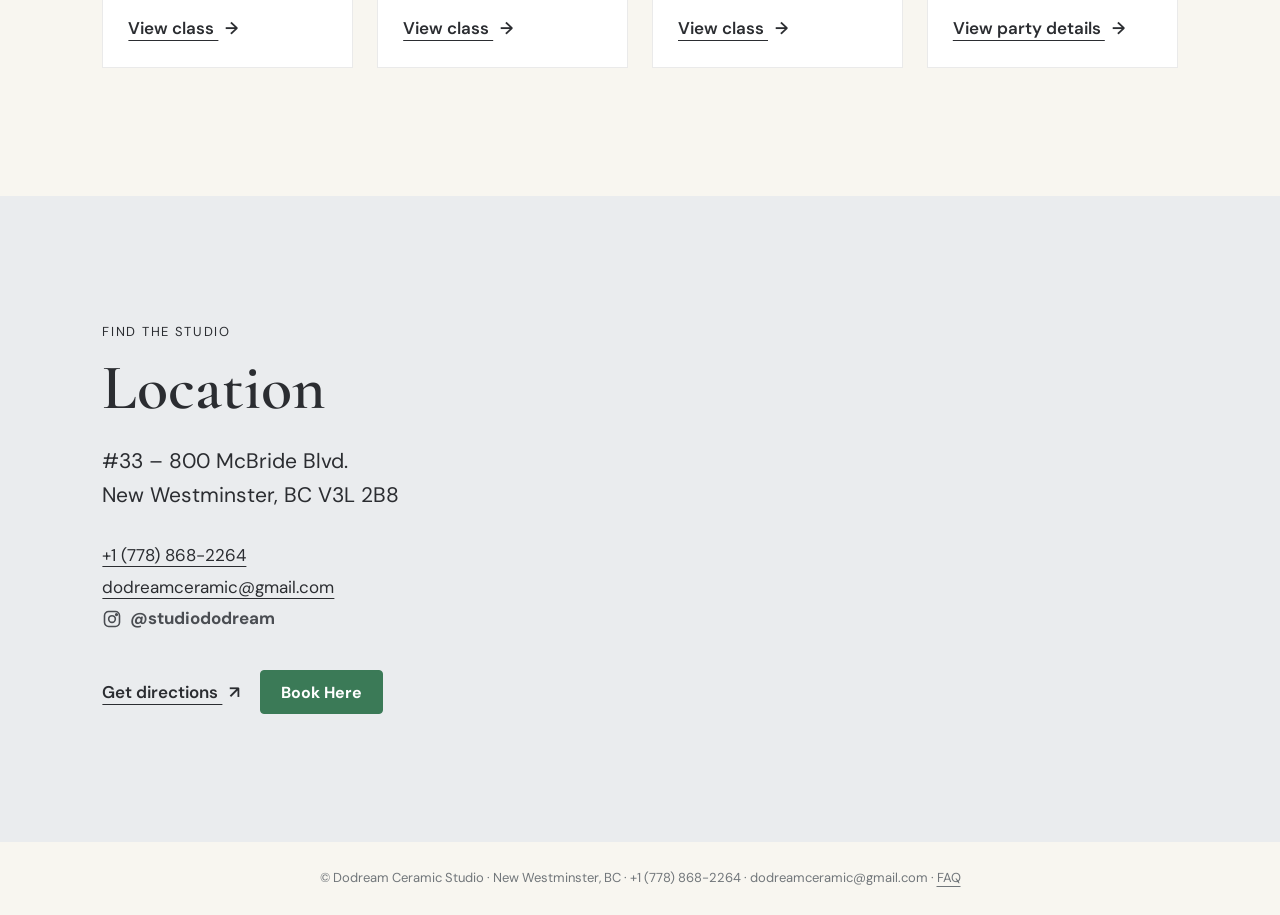
==== commit dba63775: "Improve local SEO and add course landing pages" ====
--- a/index.html
+++ b/index.html
@@ -1,6 +1,6 @@
 <!doctype html>
-<html lang="en"><head><meta charset="UTF-8"><meta name="viewport" content="width=device-width, initial-scale=1.0"><meta name="description" content="Dodream Ceramic Studio pottery classes in New Westminster."><title>Dodream Ceramic Studio</title><link rel="preconnect" href="https://fonts.googleapis.com"><link rel="preconnect" href="https://fonts.gstatic.com" crossorigin><link href="https://fonts.googleapis.com/css2?family=Cormorant+Garamond:wght@500;600;700&family=DM+Mono&family=DM+Sans:wght@400;500;600;700&display=swap" rel="stylesheet"><link rel="stylesheet" href="styles.css"></head>
-<body><header class="site-header"><a class="brand" href="index.html" aria-label="Dodream Ceramic Studio home"><img src="public/assets/logo.jpg" alt="Dodream Ceramic Studio"></a><nav aria-label="Primary navigation"><a class="active" href="index.html">Home</a><a href="classes.html#one-day">One-Day</a><a href="classes.html#regular">Regular</a><a href="classes.html#drop-in">Drop-In</a><a href="classes.html#events">Events</a><a href="booking.html">Booking</a><a href="#location">Location</a></nav><a class="button button-small" href="booking.html">Book Now</a></header>
-<main><section class="hero"><img class="hero-image" src="public/assets/main.jpg" alt="Hands shaping clay on a pottery wheel"><div class="hero-overlay"></div><div class="hero-content"><p class="eyebrow hero-eyebrow">DODREAM CERAMIC STUDIO · NEW WESTMINSTER</p><h1>Regular Pottery Class <span>Registration Now Open</span></h1><p class="hero-copy">Make space for your hands and your ideas. Learn pottery in a warm, small-group studio.</p><a class="text-link" href="classes.html">Explore Classes <span>→</span></a></div></section>
-<section class="programs-section"><div class="section-heading"><p class="eyebrow">OUR PROGRAMS</p><h2>Find your way into clay.</h2><p>From a first spin on the wheel to a private celebration, there is a seat at the table for you.</p></div><div class="program-grid"><article class="program-card"><img src="public/assets/onedaya.jpg" alt="One-day pottery class"><div><p class="eyebrow">01 · WEEKENDS &amp; WEEKDAYS</p><h3>One-Day Class</h3><p>A welcoming first experience with clay.</p><a class="text-link" href="classes.html#one-day">View class <span>→</span></a></div></article><article class="program-card"><img src="public/assets/regular.jpg" alt="Regular pottery course"><div><p class="eyebrow">02 · SIX WEEKS</p><h3>Regular Course</h3><p>Learn with steady, small-group wheel practice.</p><a class="text-link" href="classes.html#regular">View class <span>→</span></a></div></article><article class="program-card"><img src="public/assets/dropa.JPG" alt="Drop-in ceramic class"><div><p class="eyebrow">03 · WEEKDAYS</p><h3>Drop-In Class</h3><p>Make or paint pottery without a long commitment.</p><a class="text-link" href="classes.html#drop-in">View class <span>→</span></a></div></article><article class="program-card"><img src="public/assets/work.JPG" alt="Pottery workshop group"><div><p class="eyebrow">04 · GROUPS</p><h3>Events</h3><p>Creative gatherings for teams and celebrations.</p><a class="text-link" href="classes.html#events">View class <span>→</span></a></div></article></div></section>
-<section class="location-section" id="location"><div><p class="eyebrow">FIND THE STUDIO</p><h2>Location</h2><address>#33 – 800 McBride Blvd.<br>New Westminster, BC V3L 2B8</address><p class="contact-line"><a href="tel:+17788682264">+1 (778) 868-2264</a><br><a href="mailto:dodreamceramic@gmail.com">dodreamceramic@gmail.com</a><br><a class="instagram-link" href="https://www.instagram.com/studiododream/" target="_blank" rel="noreferrer" aria-label="Follow Dodream Ceramic Studio on Instagram"><svg viewBox="0 0 24 24" aria-hidden="true"><rect x="3" y="3" width="18" height="18" rx="5"></rect><circle cx="12" cy="12" r="4"></circle><circle class="instagram-dot" cx="17.4" cy="6.6" r="1"></circle></svg><span>@studiododream</span></a></p><a class="text-link" href="https://www.google.com/maps/search/?api=1&query=800+McBride+Blvd+New+Westminster+BC+V3L+2B8&hl=en" target="_blank" rel="noreferrer">Get directions <span>↗</span></a></div><iframe title="Dodream Ceramic Studio location map" src="https://www.google.com/maps?q=800%20McBride%20Blvd%2C%20New%20Westminster%2C%20BC%20V3L%202B8&hl=en&z=15&output=embed" loading="lazy"></iframe></section></main><footer>© 2026 Dodream Ceramic Studio · New Westminster, BC</footer></body></html>
+<html lang="en-CA"><head><meta charset="UTF-8"><meta name="viewport" content="width=device-width, initial-scale=1.0"><meta name="description" content="Dodream Ceramic Studio offers pottery classes, wheel throwing courses, drop-in ceramic experiences, and group workshops in New Westminster, serving Vancouver and Metro Vancouver, BC."><meta name="robots" content="index, follow, max-image-preview:large"><meta name="geo.region" content="CA-BC"><meta name="geo.placename" content="New Westminster, Metro Vancouver"><link rel="canonical" href="https://www.dodreamceramic.com/"><link rel="alternate" hreflang="en-CA" href="https://www.dodreamceramic.com/"><link rel="alternate" hreflang="x-default" href="https://www.dodreamceramic.com/"><meta property="og:type" content="website"><meta property="og:locale" content="en_CA"><meta property="og:site_name" content="Dodream Ceramic Studio"><meta property="og:title" content="Pottery Classes in New Westminster | Dodream Ceramic Studio"><meta property="og:description" content="Pottery classes, wheel throwing courses, and ceramic workshops in New Westminster, serving Vancouver and Metro Vancouver."><meta property="og:url" content="https://www.dodreamceramic.com/"><meta property="og:image" content="https://www.dodreamceramic.com/public/assets/main.jpg"><meta name="twitter:card" content="summary_large_image"><meta name="twitter:title" content="Pottery Classes in New Westminster | Dodream Ceramic Studio"><meta name="twitter:description" content="Pottery classes, wheel throwing courses, and ceramic workshops in Metro Vancouver."><meta name="twitter:image" content="https://www.dodreamceramic.com/public/assets/main.jpg"><title>Pottery Classes in New Westminster | Dodream Ceramic Studio</title><link rel="preconnect" href="https://fonts.googleapis.com"><link rel="preconnect" href="https://fonts.gstatic.com" crossorigin><link href="https://fonts.googleapis.com/css2?family=Cormorant+Garamond:wght@500;600;700&family=DM+Sans:wght@400;500;600;700&display=swap" rel="stylesheet"><link rel="stylesheet" href="styles.css"><script type="application/ld+json">{"@context":"https://schema.org","@type":["LocalBusiness","ArtSchool"],"name":"Dodream Ceramic Studio","description":"Pottery classes, wheel throwing courses, drop-in ceramic experiences, and group workshops in New Westminster, serving Vancouver and Metro Vancouver, BC.","url":"https://www.dodreamceramic.com/","image":"https://www.dodreamceramic.com/public/assets/main.jpg","telephone":"+1-778-868-2264","email":"dodreamceramic@gmail.com","priceRange":"$$","address":{"@type":"PostalAddress","streetAddress":"#33 – 800 McBride Blvd.","addressLocality":"New Westminster","addressRegion":"BC","postalCode":"V3L 2B8","addressCountry":"CA"},"areaServed":[{"@type":"City","name":"New Westminster"},{"@type":"City","name":"Vancouver"},{"@type":"AdministrativeArea","name":"Metro Vancouver"}],"sameAs":["https://www.instagram.com/studiododream/"]}</script></head>
+<body><header class="site-header"><div class="header-inner"><a class="brand" href="index.html" aria-label="Dodream Ceramic Studio home"><img width="2126" height="1301" decoding="async" src="public/assets/logo.jpg" alt="Dodream Ceramic Studio"></a><button class="mobile-menu-toggle" type="button" aria-controls="primary-navigation" aria-expanded="false" aria-label="Open navigation menu"><span></span><span></span><span></span></button><nav class="primary-nav" id="primary-navigation" aria-label="Primary navigation"><a class="active" href="index.html">Home</a><a href="classes.html#one-day">One-Day</a><a href="classes.html#regular">Regular</a><a href="classes.html#drop-in">Drop-In</a><a href="classes.html#events">Events</a><a href="faq.html">FAQ</a><a href="booking.html#booking">Booking</a><a href="#location">Location</a></nav><a class="button button-small header-book-now" href="booking.html#booking">Book Now</a></div></header>
+<main><section class="hero"><img class="hero-image" width="3024" height="3024" decoding="async" fetchpriority="high" src="public/assets/main.jpg" alt="Hands shaping clay on a pottery wheel"><div class="hero-overlay"></div><div class="hero-content"><p class="hero-badge">DODREAM CERAMIC STUDIO · NEW WESTMINSTER</p><h1>Regular Pottery Class <span class="registration-badge">Registration Now Open</span></h1><p class="hero-copy">Make space for your hands and your ideas. Learn pottery in a warm, small-group studio.</p><a class="button" href="classes.html">Explore Classes</a></div></section>
+<section class="programs-section"><div class="section-heading"><p class="eyebrow">OUR PROGRAMS</p><h2>Find your way into clay.</h2><p>From a first spin on the wheel to a private celebration, there is a seat at the table for you.</p></div><div class="program-grid"><article class="program-card"><img loading="lazy" decoding="async" width="1063" height="645" src="public/assets/onedaya.jpg" alt="One-day pottery class"><div><p class="eyebrow">01 · WEEKENDS &amp; WEEKDAYS</p><h3>One-Day Class</h3><p>A welcoming first experience with clay.</p><a class="text-link" href="one-day-pottery-class-new-westminster.html">View class <span>→</span></a></div></article><article class="program-card"><img loading="lazy" decoding="async" width="1170" height="1484" src="public/assets/regular.jpg" alt="Regular pottery course"><div><p class="eyebrow">02 · SIX WEEKS</p><h3>Regular Course</h3><p>Learn with steady, small-group wheel practice.</p><a class="text-link" href="wheel-throwing-course-new-westminster.html">View class <span>→</span></a></div></article><article class="program-card"><img loading="lazy" decoding="async" width="4032" height="3024" src="public/assets/dropa.JPG" alt="Drop-in ceramic class"><div><p class="eyebrow">03 · WEEKDAYS</p><h3>Drop-In Class</h3><p>Make or paint pottery without a long commitment.</p><a class="text-link" href="classes.html#drop-in">View class <span>→</span></a></div></article><article class="program-card"><img loading="lazy" decoding="async" width="1440" height="800" src="public/assets/work.JPG" alt="Pottery workshop group"><div><p class="eyebrow">04 · GROUPS</p><h3>Events</h3><p>Creative gatherings for teams and celebrations.</p><a class="text-link" href="pottery-birthday-party-metro-vancouver.html">View party details <span>→</span></a></div></article></div></section>
+<section class="location-section" id="location"><div><p class="eyebrow">FIND THE STUDIO</p><h2>Location</h2><address>#33 – 800 McBride Blvd.<br>New Westminster, BC V3L 2B8</address><p class="contact-line"><a href="tel:+17788682264">+1 (778) 868-2264</a><br><a href="mailto:dodreamceramic@gmail.com">dodreamceramic@gmail.com</a><br><a class="instagram-link" href="https://www.instagram.com/studiododream/" target="_blank" rel="noreferrer" aria-label="Follow Dodream Ceramic Studio on Instagram"><svg viewBox="0 0 24 24" aria-hidden="true"><rect x="3" y="3" width="18" height="18" rx="5"></rect><circle cx="12" cy="12" r="4"></circle><circle class="instagram-dot" cx="17.4" cy="6.6" r="1"></circle></svg><span>@studiododream</span></a></p><div class="location-actions"><a class="text-link" href="https://www.google.com/maps/search/?api=1&query=800+McBride+Blvd+New+Westminster+BC+V3L+2B8&hl=en" target="_blank" rel="noreferrer">Get directions <span>↗</span></a><a class="button location-book-button" href="booking.html#booking">Book Here</a></div></div><iframe title="Dodream Ceramic Studio location map" src="https://www.google.com/maps?q=800%20McBride%20Blvd%2C%20New%20Westminster%2C%20BC%20V3L%202B8&hl=en&z=15&output=embed" loading="lazy"></iframe></section></main><footer>© Dodream Ceramic Studio · New Westminster, BC · +1 (778) 868-2264 · dodreamceramic@gmail.com · <a href="faq.html">FAQ</a></footer><script src="script.js"></script></body></html>
--- a/styles.css
+++ b/styles.css
@@ -86,3 +86,525 @@
 .payment-section p:last-child { margin-bottom:0; color:var(--muted); }
 @media (max-width:900px) { .site-header nav { gap:12px; } nav a { font-size:14px; } .regular-detail-cards { grid-template-columns:1fr; } }
 @media (max-width:760px) { .site-header { height:88px; } .brand { width:185px; } .brand img { height:68px; } .card-grid,.event-grid { grid-template-columns:1fr; gap:22px; } .class-card,.event-card { width:100%; } .class-card img,.event-card img { height:260px; } .regular-facts p { grid-template-columns:1fr; gap:5px; } .event-notes { padding:18px; text-align:left; } }
+
+/* Global neutral palette and navigation refinement */
+:root { --ink:#2B2D31; --paper:#F8F6F0; --clay:#2B2D31; --line:#DCDFE3; --muted:#4A4D52; --dark:#2B2D31; --accent-red:#2B2D31; --accent-mint:#E8F3EE; --accent-yellow:#FFF8E7; }
+body { background:#F8F6F0; color:#2B2D31; }
+.site-header { height:96px; padding-block:7px; gap:20px; background:#FFFFFF; border-color:#DCDFE3; }
+.brand { width:300px; }
+.brand img { height:82px; filter:none; }
+.site-header nav { align-items:center; gap:clamp(18px,2vw,34px); margin-left:auto; }
+.site-header nav > a:not(.button) { color:#2B2D31; font-size:17px; }
+.site-header nav a.active { color:#2B2D31; text-decoration-color:var(--accent-red); text-decoration-thickness:2px; text-underline-offset:6px; }
+.site-header .header-book-now { min-height:42px; margin-left:2px; padding:0 20px; background:var(--accent-red); color:#FFFFFF; border-radius:4px; font-size:14px; }
+.button { background:var(--accent-red); color:#FFFFFF; }
+.eyebrow,.text-link span { color:var(--accent-red); }
+.hero-overlay { background:linear-gradient(90deg,rgba(43,45,49,.74),rgba(43,45,49,.18)); }
+.hero h1 span,.hero-eyebrow,.hero .text-link span { color:#FFFFFF; }
+.programs-section,.one-day-section { background:#F8F6F0; color:#2B2D31; }
+.section-heading .eyebrow,.section-heading p:last-child { color:#4A4D52; }
+.program-card,.one-day-options article,.class-card,.payment-section { background:#FFFFFF; border:1px solid #DCDFE3; }
+.location-section { background:#EAECEE; }
+.notice,.refund-policy { background:var(--accent-mint); border-left-color:var(--accent-red); }
+.booking-form { background:#EAECEE; }
+.booking-form input,.booking-form select,.booking-form textarea { background:#FFFFFF; border-color:#DCDFE3; }
+.booking-form input:focus,.booking-form select:focus,.booking-form textarea:focus { outline-color:#2B2D31; }
+.form-alert { color:#2B2D31; background:#EAECEE; }
+.sessions-line { border-color:#DCDFE3; }
+.session-times span { color:#4A4D52; background:#EAECEE; border-color:#DCDFE3; }
+.one-day-summary { background:var(--accent-yellow); border-color:#DCDFE3; }
+.one-day-summary p { border-color:#DCDFE3; }
+.events-section { background:#EAECEE; color:#2B2D31; }
+.events-section .eyebrow,.event-policy { color:#4A4D52; }
+.event-card,.event-notes { background:#FFFFFF; color:#2B2D31; border-color:#DCDFE3; }
+.event-card p,.event-notes { color:#4A4D52; }
+.one-day-notes { padding:14px 16px; background:var(--accent-mint); border:1px solid #DCDFE3; }
+.event-notes { background:var(--accent-yellow); }
+footer { color:#71767A; background:#F8F6F0; }
+
+/* Regular course: cream, white, grey, and charcoal only */
+.regular-section { display:grid; grid-template-columns:minmax(300px,.9fr) minmax(440px,1.1fr); gap:28px; align-items:stretch; max-width:1240px; margin:72px auto; padding:28px; background:#FFFFFF; color:#2B2D31; border:1px solid #DCDFE3; border-radius:18px; }
+.regular-summary { display:flex; flex-direction:column; min-width:0; }
+.regular-kicker { margin:0 0 10px; color:var(--accent-red); font:700 12px/1.2 "DM Sans",sans-serif; letter-spacing:.13em; }
+.regular-section h2 { margin:0 0 16px; color:#2B2D31; font:600 clamp(38px,4vw,58px)/.98 "Cormorant Garamond",Georgia,serif; }
+.regular-price { width:max-content; margin:0 0 16px; padding:10px 15px; color:#2B2D31; background:var(--accent-yellow); border:1px solid #DCDFE3; border-radius:8px; font:800 28px/1 "DM Sans",sans-serif; letter-spacing:-.03em; }
+.regular-price::before { content:"COURSE FEE"; display:block; margin-bottom:5px; color:#71767A; font:700 10px/1 "DM Sans",sans-serif; letter-spacing:.11em; }
+.regular-description { max-width:48ch; margin:0 0 18px; color:#4A4D52; font-size:15px; line-height:1.58; }
+.regular-feature-image { height:210px; margin-top:auto; object-fit:cover; object-position:center; border:1px solid #DCDFE3; border-radius:12px; filter:saturate(.8) contrast(.98); }
+.regular-content { display:grid; align-content:start; gap:12px; }
+.regular-content-box { padding:18px; background:#EAECEE; border:1px solid #DCDFE3; border-radius:12px; }
+.regular-content-box h3 { margin:0 0 13px; color:#2B2D31; font:700 13px/1.2 "DM Sans",sans-serif; letter-spacing:.1em; text-transform:uppercase; }
+.regular-overview-list { display:grid; gap:9px; margin:0; }
+.regular-overview-list div { display:grid; grid-template-columns:108px 1fr; gap:14px; padding-bottom:9px; border-bottom:1px solid #DCDFE3; }
+.regular-overview-list div:last-child { padding-bottom:0; border-bottom:0; }
+.regular-overview-list dt { color:#71767A; font:700 11px/1.45 "DM Sans",sans-serif; letter-spacing:.08em; text-transform:uppercase; }
+.regular-overview-list dd { margin:0; color:#4A4D52; font-size:14px; line-height:1.45; }
+.regular-overview-list div:first-child dd [data-course="regular.dates"] { display:inline-block; padding:3px 7px; color:#2B2D31; background:var(--accent-yellow); border-radius:4px; font-weight:800; }
+.regular-overview-list div:nth-child(2) dd { display:inline-block; padding:3px 7px; color:#2B2D31; background:var(--accent-mint); border-radius:4px; font-weight:700; }
+.regular-curriculum-list { display:grid; gap:8px; margin:0; padding:0; list-style:none; }
+.regular-curriculum-list li { display:grid; grid-template-columns:100px 1fr; gap:13px; padding-bottom:8px; color:#4A4D52; border-bottom:1px solid #DCDFE3; font-size:14px; line-height:1.4; }
+.regular-curriculum-list li:last-child { padding-bottom:0; border-bottom:0; }
+.regular-curriculum-list strong { color:#2B2D31; font-size:13px; }
+.regular-policy-note { margin:0; color:var(--accent-red); font-size:12px; font-weight:700; line-height:1.45; }
+.location-section .location-book-button { margin-top:22px; min-height:44px; padding:0 20px; border-radius:4px; }
+@media (max-width:980px) { .site-header { height:92px; } .brand { width:250px; } .brand img { height:76px; } .site-header nav { gap:14px; } .site-header nav > a:not(.button) { font-size:15px; } .regular-section { grid-template-columns:1fr; max-width:760px; } .regular-feature-image { height:240px; } }
+@media (max-width:760px) { .site-header { height:84px; gap:10px; } .brand { width:150px; } .brand img { height:66px; } .site-header nav { display:none; } .site-header .header-book-now { min-height:38px; margin-left:auto; padding:0 12px; font-size:13px; } .regular-section { margin:42px 16px; padding:20px; } .regular-feature-image { height:205px; } .regular-overview-list div,.regular-curriculum-list li { grid-template-columns:1fr; gap:4px; } }
+
+/* Unified typography, compact navigation, and neutral UI refinements */
+:root {
+  --ink:#2B2D31;
+  --paper:#F8F6F0;
+  --surface:#FFFFFF;
+  --line:#DCDFE3;
+  --muted:#4A4D52;
+  --soft-mint:#E8F3EE;
+  --soft-yellow:#FFF8E7;
+}
+body, button, input, select, textarea { font-family:"DM Sans",system-ui,-apple-system,BlinkMacSystemFont,"Segoe UI",sans-serif; }
+h1,h2,h3,.program-card h3,.class-card h3,.event-card h3 { font-family:"Cormorant Garamond",Georgia,serif; font-weight:600; }
+.eyebrow,.sessions-label,.regular-kicker,.regular-content-box h3,.regular-overview-list dt,.regular-price::before {
+  font-family:"DM Sans",system-ui,sans-serif;
+}
+.one-day-summary b,.course-plan b,.regular-price-card span,.regular-facts b { font-family:"DM Sans",system-ui,sans-serif; }
+
+/* Keep all desktop navigation controls inside one centered 1,200px row. */
+.site-header {
+  width:min(1200px,calc(100% - 32px));
+  height:88px;
+  margin:0 auto;
+  padding:6px 0;
+  display:grid;
+  grid-template-columns:210px minmax(0,1fr) auto;
+  column-gap:16px;
+  background:var(--surface);
+}
+.brand { width:210px; }
+.brand img { height:74px; }
+.site-header nav { min-width:0; margin:0; justify-content:center; gap:clamp(9px,1.15vw,18px); }
+.site-header nav > a:not(.button) { font-size:14px; letter-spacing:.005em; }
+.site-header nav a.active { color:var(--ink); text-decoration-color:var(--muted); }
+.site-header .header-book-now { min-height:40px; margin:0; padding:0 17px; background:var(--button-mint); color:#fff; font:700 14px "DM Sans",system-ui,sans-serif; }
+
+/* Red remains exclusive to the logo and header Book Now CTA. */
+.button { background:var(--ink); color:#fff; font-family:"DM Sans",system-ui,sans-serif; }
+.eyebrow,.text-link span,.regular-kicker,.instagram-link { color:var(--muted) !important; }
+.notice,.refund-policy { border-left:1px solid var(--line); background:var(--soft-mint); }
+.regular-policy-note { color:var(--muted); }
+.location-section .location-book-button { background:var(--ink); }
+
+/* Hero: light accent badge and a clear, accessible primary action. */
+.hero-badge {
+  display:inline-flex;
+  width:max-content;
+  margin:0 0 16px;
+  padding:7px 11px;
+  border:1px solid rgba(255,255,255,.45);
+  border-radius:999px;
+  background:var(--soft-yellow);
+  color:var(--ink) !important;
+  font:700 11px/1.2 "DM Sans",system-ui,sans-serif;
+  letter-spacing:.08em;
+}
+.hero .button { margin-top:2px; background:#fff; color:var(--ink); }
+.hero .button:hover { background:var(--soft-mint); }
+
+/* Event prices read as scan-friendly fee tags; notice spans both cards. */
+.event-card .event-fees { display:grid; grid-template-columns:repeat(2,minmax(0,1fr)); gap:10px; margin:19px 0 0; }
+.event-fee { display:grid; gap:4px; padding:11px; border:1px solid var(--line); border-radius:8px; background:var(--soft-mint); }
+.event-fee:nth-child(2) { background:var(--soft-yellow); }
+.event-fee b { color:var(--muted); font-size:11px; letter-spacing:.06em; text-transform:uppercase; }
+.event-fee span { color:var(--ink); font-size:15px; font-weight:700; line-height:1.3; }
+.event-notes { width:100%; max-width:none; padding:24px 28px; border:1px solid var(--line); background:var(--soft-yellow); color:var(--muted); font-size:15px; line-height:1.55; text-align:left; }
+
+/* Directions and booking CTA form a dedicated responsive action row. */
+.location-section > div { display:flex; flex-direction:column; align-items:flex-start; }
+.location-actions { display:flex; align-items:center; flex-wrap:wrap; gap:18px; margin-top:4px; }
+.location-section .location-book-button { margin:0; min-height:44px; }
+
+@media (max-width:1100px) {
+  .site-header { grid-template-columns:180px minmax(0,1fr) auto; column-gap:10px; }
+  .brand { width:180px; }
+  .brand img { height:68px; }
+  .site-header nav { gap:9px; }
+  .site-header nav > a:not(.button) { font-size:13px; }
+  .site-header .header-book-now { padding:0 13px; font-size:13px; }
+}
+@media (max-width:760px) {
+  .site-header { width:100%; height:78px; padding:6px 18px; display:flex; }
+  .brand { width:158px; }
+  .brand img { height:62px; }
+  .location-actions { width:100%; align-items:stretch; flex-direction:column; gap:14px; }
+  .location-actions .text-link { padding-top:3px; }
+  .location-section .location-book-button { width:100%; }
+  .event-card .event-fees { grid-template-columns:1fr; }
+  .event-notes { padding:19px; }
+}
+
+/* Regression fixes: the header belongs to the page flow and never follows content. */
+.site-header { position:relative; top:auto; z-index:auto; }
+
+/* The studio identifier is quiet; the registration state is the one yellow badge. */
+.hero-badge { background:var(--soft-mint); border-color:rgba(255,255,255,.45); }
+.registration-badge {
+  display:block;
+  width:max-content;
+  margin-top:14px;
+  padding:8px 12px;
+  border:1px solid #E8D7A7;
+  border-radius:999px;
+  background:var(--soft-yellow);
+  color:#2B2D31 !important;
+  font:700 14px/1.15 "DM Sans",system-ui,sans-serif;
+  letter-spacing:.02em;
+}
+
+/* Friendly content actions use light surfaces; the booking submit remains clear and neutral. */
+.button { border:1px solid var(--line); background:var(--soft-mint); color:var(--ink); }
+.button:hover { background:var(--soft-yellow); }
+.hero .button { background:var(--soft-mint); border-color:#C9DFD4; color:var(--ink); }
+.location-section .location-book-button { background:var(--soft-mint); border-color:#C9DFD4; color:var(--ink); }
+.booking-form .button { background:var(--ink); border-color:var(--ink); color:#fff; }
+.booking-form .button:hover { background:#4A4D52; }
+.regular-policy-note { color:#6E4C3A; }
+
+/* Text-led accents: remove boxes from the hero and let colour carry hierarchy. */
+:root { --gold:#B8860B; --amber:#D97706; --bronze:#B87333; }
+.hero-badge {
+  display:block;
+  width:auto;
+  margin:0 0 16px;
+  padding:0;
+  border:0;
+  border-radius:0;
+  background:transparent;
+  color:#FFFFFF !important;
+  font:600 13px/1.3 "DM Sans",system-ui,sans-serif;
+  letter-spacing:.11em;
+}
+.registration-badge {
+  display:block;
+  width:auto;
+  margin-top:13px;
+  padding:0;
+  border:0;
+  border-radius:0;
+  background:transparent;
+  color:#F5D061 !important;
+  font:600 clamp(22px,2.7vw,35px)/1.08 "Cormorant Garamond",Georgia,serif;
+  letter-spacing:0;
+}
+
+/* Sage and amber replace broad grey fills on labels, prices, and links. */
+.eyebrow,.sessions-label,.regular-kicker,.regular-content-box h3,.regular-overview-list dt { color:#4A4D52 !important; }
+.price,.one-day-options .price strong,.card-meta { color:var(--bronze) !important; }
+.regular-price { padding:0; border:0; border-radius:0; background:transparent; color:var(--bronze); }
+.regular-price::before { color:#4A4D52; }
+.regular-overview-list div:first-child dd [data-course="regular.dates"],
+.regular-overview-list div:nth-child(2) dd { display:inline; padding:0; border-radius:0; background:transparent; color:#2B2D31; font-weight:800; }
+.text-link,.text-link span { color:#2B2D31 !important; }
+.text-link:hover,.text-link:hover span { color:var(--amber) !important; }
+
+/* Clean white cards with quiet borders, rather than coloured block fills. */
+.program-card,.one-day-options article,.class-card,.event-card,.payment-section,.regular-content-box { background:#FFFFFF; border-color:#EAEAEA; }
+.program-card h3,.one-day-options h3,.class-card h3,.event-card h3 { color:#2B2D31; }
+.events-section { background:var(--paper); color:var(--ink); }
+.event-card p { color:var(--muted); }
+.event-card .event-fees { gap:16px; }
+.event-fee,.event-fee:nth-child(2) { padding:0; border:0; border-radius:0; background:transparent; }
+.event-fee b { color:#4A4D52; }
+.event-fee span { color:var(--bronze); font-size:16px; }
+.event-notes { background:#FFFFFF; border-color:#EAEAEA; }
+.one-day-notes { background:transparent; border-color:#EAEAEA; }
+.one-day-notes span::before { color:#4A4D52; }
+
+/* Location has one unambiguous, welcoming primary action. */
+.location-actions { gap:20px; }
+.location-section .location-book-button { background:var(--button-mint); border-color:var(--button-mint); color:#FFFFFF; }
+.location-section .location-book-button:hover { background:var(--button-mint-hover); border-color:var(--button-mint-hover); color:#FFFFFF; }
+
+/* Full-bleed header surface with a centered, predictable content grid. */
+.site-header {
+  width:100%;
+  height:auto;
+  margin:0;
+  padding:0;
+  display:block;
+  background:#FFFFFF;
+  border-color:var(--line);
+}
+.header-inner {
+  width:100%;
+  max-width:1200px;
+  height:88px;
+  margin:0 auto;
+  padding:6px 24px;
+  display:grid;
+  grid-template-columns:210px minmax(0,1fr) auto;
+  align-items:center;
+  column-gap:16px;
+}
+
+/* Mint notice surfaces and neutral text links. */
+.refund-policy,.notice {
+  background:#F0F6F3;
+  border:1px solid #D5E5DC;
+}
+.location-section .location-book-button { background:var(--button-mint); border-color:var(--button-mint); }
+.text-link,.text-link span,.eyebrow,.sessions-label,.regular-kicker,.regular-content-box h3,.regular-overview-list dt { color:#2B2D31 !important; }
+
+/* Buttons use the same bright mint action colour throughout. */
+.button,.hero .button { background:var(--button-mint); border-color:var(--button-mint); color:#FFFFFF; }
+.button:hover,.hero .button:hover { background:var(--button-mint-hover); border-color:var(--button-mint-hover); color:#FFFFFF; }
+.regular-policy-note { color:#DA291C; }
+
+/* Mint actions and mint information pills. */
+.site-header .header-book-now,.site-header .header-book-now:hover {
+  background:var(--button-mint);
+  border-color:var(--button-mint);
+  color:#FFFFFF;
+}
+.regular-price {
+  padding:10px 14px;
+  border:1px solid #D5E5DC;
+  border-radius:8px;
+  background:#E8F3EE;
+  color:#2B2D31;
+}
+.regular-price::before { color:#666666; }
+.one-day-options .price {
+  width:max-content;
+  padding:8px 11px;
+  border:1px solid #D5E5DC;
+  border-radius:8px;
+  background:#E8F3EE;
+}
+.one-day-options .price strong,.card-meta { color:#2B2D31 !important; }
+.card-meta {
+  display:inline-block;
+  margin-top:12px;
+  padding:7px 10px;
+  border:1px solid #D5E5DC;
+  border-radius:8px;
+  background:#E8F3EE;
+}
+.event-fee,.event-fee:nth-child(2) {
+  padding:9px 10px;
+  border:1px solid #D5E5DC;
+  border-radius:8px;
+  background:#E8F3EE;
+}
+.event-fee span { color:#2B2D31; }
+
+/* Critical palette override: actions are welcoming Sage Mint, never charcoal. */
+:root { --button-mint:#3B7A57; --button-mint-hover:#4A8B66; }
+.button,
+.hero .button,
+.booking-form .button,
+.location-section .location-book-button,
+.site-header .header-book-now,
+.site-header .header-book-now:hover {
+  background:var(--button-mint);
+  border-color:var(--button-mint);
+  color:#FFFFFF;
+}
+.button:hover,
+.hero .button:hover,
+.booking-form .button:hover,
+.location-section .location-book-button:hover {
+  background:var(--button-mint-hover);
+  border-color:var(--button-mint-hover);
+  color:#FFFFFF;
+}
+/* Gold is reserved for positive, editorial emphasis rather than container fills. */
+.program-card .eyebrow { color:#D97706 !important; }
+.registration-badge { color:#F5D061 !important; }
+
+/* Regular course: restrained gold timeline accents and high-contrast course data. */
+.regular-kicker { color:#D97706 !important; }
+.regular-curriculum-list strong { color:#D97706; font-weight:800; }
+.regular-price { color:#2B2D31; font-weight:900; }
+.regular-content-box h3,.regular-overview-list dt { color:#2B2D31 !important; }
+.regular-policy-note { color:#DA291C; }
+
+/* Targeted schedule and course overview highlights. */
+.site-header .header-book-now,
+.site-header .header-book-now:hover {
+  background:#DA291C;
+  border-color:#DA291C;
+  color:#FFFFFF;
+}
+.session-times span {
+  background:#E8F3EE;
+  border-color:#D5E5DC;
+  color:#2B2D31;
+}
+.session-times span:first-child {
+  background:#FFF8E7;
+  border-color:#E8D7A7;
+  color:#D97706;
+  font-weight:700;
+}
+.regular-overview-list div:first-child dd [data-course="regular.dates"],
+.regular-overview-list div:nth-child(2) dd {
+  color:#D97706 !important;
+  font-weight:800;
+}
+
+/* Search-friendly, visible FAQ content with the same calm site styling. */
+.faq-page { max-width:960px; margin:0 auto; padding:clamp(56px,8vw,104px) 24px; }
+.faq-intro { max-width:700px; margin-bottom:34px; }
+.faq-intro h1 { margin-bottom:16px; color:#2B2D31; font-size:clamp(46px,6vw,76px); }
+.faq-intro p:last-child { margin:0; color:#4A4D52; font-size:18px; }
+.faq-list { display:grid; gap:12px; }
+.faq-list-title { margin:0 0 6px; color:#2B2D31; font-size:clamp(32px,4vw,46px); }
+.faq-list details { border:1px solid #D5E5DC; background:#F0F6F3; }
+.faq-list summary { padding:19px 22px; color:#2B2D31; cursor:pointer; font-size:17px; font-weight:700; }
+.faq-list p { max-width:70ch; margin:0; padding:0 22px 20px; color:#4A4D52; }
+.faq-list a { color:#2B2D31; font-weight:700; text-underline-offset:4px; }
+footer a { color:inherit; text-underline-offset:4px; }
+@media (max-width:760px) { .faq-list summary { padding:16px 18px; } .faq-list p { padding:0 18px 17px; } }
+
+/* Classes page SEO introduction: a visible, page-level heading before course sections. */
+.classes-intro { max-width:860px; margin:0 auto; padding:clamp(54px,8vw,94px) clamp(24px,8vw,130px) 8px; text-align:center; }
+.classes-intro h1 { margin-bottom:18px; color:#2B2D31; font-size:clamp(44px,6vw,78px); }
+.classes-intro p:last-child { max-width:720px; margin:0 auto; color:#4A4D52; font-size:18px; }
+
+/* Schedule times and prices: colour-only emphasis, without rounded price containers. */
+.session-times span,
+.session-times span:first-child {
+  background:#FFF8E7;
+  border:1px solid #F59E0B;
+  color:#2B2D31;
+  font-weight:600;
+}
+.one-day-options .price {
+  width:auto;
+  padding:0;
+  border:0;
+  border-radius:0;
+  background:transparent;
+}
+.one-day-options .price strong { color:#D97706 !important; font-weight:800; }
+.one-day-options .price span { color:#666666; }
+.regular-price {
+  display:flex;
+  align-items:baseline;
+  gap:7px;
+  padding:0;
+  border:0;
+  border-radius:0;
+  background:transparent;
+}
+.regular-price::before { display:none; }
+.regular-price .price-amount { color:#D97706; font-weight:900; }
+.regular-price .price-suffix { color:#666666; font:600 16px/1.2 "DM Sans",system-ui,sans-serif; }
+
+/* Shared mobile navigation: visible hamburger, high stacking order, and dropdown menu. */
+.mobile-menu-toggle { display:none; }
+@media (max-width:760px) {
+  .site-header { position:relative; z-index:1000; overflow:visible; }
+  .header-inner { position:relative; justify-content:space-between; }
+  .site-header .header-book-now { display:none; }
+  .mobile-menu-toggle {
+    width:44px;
+    height:44px;
+    margin-left:auto;
+    padding:10px;
+    display:flex;
+    flex-direction:column;
+    justify-content:center;
+    gap:5px;
+    border:1px solid #D5E5DC;
+    border-radius:4px;
+    background:#FFFFFF;
+    cursor:pointer;
+  }
+  .mobile-menu-toggle span {
+    display:block;
+    width:22px;
+    height:2px;
+    margin:0 auto;
+    background:#2B2D31;
+    transition:transform .2s ease, opacity .2s ease;
+  }
+  .mobile-menu-toggle.is-open span:nth-child(1) { transform:translateY(7px) rotate(45deg); }
+  .mobile-menu-toggle.is-open span:nth-child(2) { opacity:0; }
+  .mobile-menu-toggle.is-open span:nth-child(3) { transform:translateY(-7px) rotate(-45deg); }
+  .site-header .primary-nav {
+    position:absolute;
+    top:100%;
+    left:0;
+    right:0;
+    display:none;
+    width:100%;
+    margin:0;
+    padding:10px 18px 18px;
+    flex-direction:column;
+    align-items:stretch;
+    gap:0;
+    border-top:1px solid #EAEAEA;
+    border-bottom:1px solid #D5E5DC;
+    background:#FFFFFF;
+    box-shadow:0 14px 28px rgba(43,45,49,.12);
+  }
+  .site-header .primary-nav.is-open { display:flex; }
+  .site-header .primary-nav a,
+  .site-header .primary-nav > a:not(.button) {
+    display:block;
+    padding:13px 4px;
+    border-bottom:1px solid #EAEAEA;
+    color:#2B2D31;
+    font-size:16px;
+    text-decoration:none;
+  }
+  .site-header .primary-nav a:last-child { border-bottom:0; }
+  .site-header .primary-nav a.active { color:#D97706; font-weight:700; }
+}
+
+@media (max-width:1100px) {
+  .header-inner { grid-template-columns:180px minmax(0,1fr) auto; column-gap:10px; }
+}
+@media (max-width:760px) {
+  .site-header { width:100%; height:auto; padding:0; }
+  .header-inner { height:78px; padding:6px 18px; display:flex; }
+}
+
+/* Dedicated course landing pages: semantic, focused pages for local search and booking. */
+.course-landing { max-width:1120px; margin:0 auto; padding:clamp(52px,7vw,92px) 24px; }
+.course-landing-intro { max-width:760px; margin-bottom:clamp(34px,5vw,58px); }
+.course-landing-intro h1 { margin:10px 0 16px; color:#2B2D31; font-size:clamp(48px,6vw,78px); line-height:.98; }
+.course-landing-intro > p:last-child { max-width:680px; margin:0; color:#4A4D52; font-size:18px; line-height:1.65; }
+.course-landing-grid { display:grid; grid-template-columns:minmax(0,1.05fr) minmax(340px,.95fr); gap:clamp(24px,4vw,54px); align-items:stretch; }
+.course-landing-image { min-height:0; margin:0; border:1px solid #DCDFE3; background:#FFFFFF; }
+.course-landing-image img { display:block; width:100%; height:340px; object-fit:cover; }
+.course-landing-image figcaption { padding:11px 14px; color:#71767A; font-size:13px; }
+.course-landing-details,.course-options,.course-notice,.course-location { border:1px solid #DCDFE3; background:#FFFFFF; }
+.course-landing-details { display:flex; flex-direction:column; justify-content:center; padding:clamp(24px,4vw,40px); }
+.course-landing-details h2,.course-options h2,.course-notice h2,.course-location h2 { margin:0 0 20px; color:#2B2D31; font-size:clamp(28px,3vw,38px); }
+.course-facts { display:grid; gap:0; margin:0 0 26px; }
+.course-facts div { display:grid; grid-template-columns:128px 1fr; gap:12px; padding:12px 0; border-top:1px solid #DCDFE3; }
+.course-facts div:last-child { border-bottom:1px solid #DCDFE3; }
+.course-facts dt { color:#71767A; font:700 12px/1.4 "DM Sans",system-ui,sans-serif; letter-spacing:.1em; text-transform:uppercase; }
+.course-facts dd { margin:0; color:#2B2D31; line-height:1.55; }
+.course-facts dd strong { color:#D97706; font-size:18px; }
+.course-landing-details .button { align-self:flex-start; }
+.course-options { margin-top:28px; padding:clamp(24px,4vw,38px); }
+.course-option-grid { display:grid; grid-template-columns:repeat(2,minmax(0,1fr)); gap:18px; }
+.course-option-grid article { padding:22px; border:1px solid #DCDFE3; background:#F8F6F0; }
+.course-option-grid h3 { margin:8px 0 14px; color:#2B2D31; font-size:28px; }
+.course-option-grid p { margin:8px 0; color:#4A4D52; }
+.course-curriculum { display:grid; grid-template-columns:repeat(2,minmax(0,1fr)); gap:12px 24px; margin:0; padding:0; list-style:none; }
+.course-curriculum li { display:flex; flex-direction:column; gap:4px; padding:14px 0; border-top:1px solid #DCDFE3; color:#4A4D52; }
+.course-curriculum strong { color:#D97706; font-size:14px; }
+.course-notice,.course-location { margin-top:28px; padding:clamp(22px,3vw,32px); }
+.course-notice { background:#E8F3EE; border-color:#D5E5DC; }
+.course-notice p,.course-location p { max-width:780px; margin:0; color:#4A4D52; line-height:1.65; }
+.course-location address { margin:0; color:#2B2D31; font-size:18px; line-height:1.6; }
+.course-location p { margin-top:16px; }
+@media (max-width:760px) {
+  .course-landing { padding:46px 18px; }
+  .course-landing-grid,.course-option-grid,.course-curriculum { grid-template-columns:1fr; }
+  .course-landing-image img { height:240px; }
+  .course-facts div { grid-template-columns:1fr; gap:4px; }
+  .course-landing-details .button { width:100%; }
+}
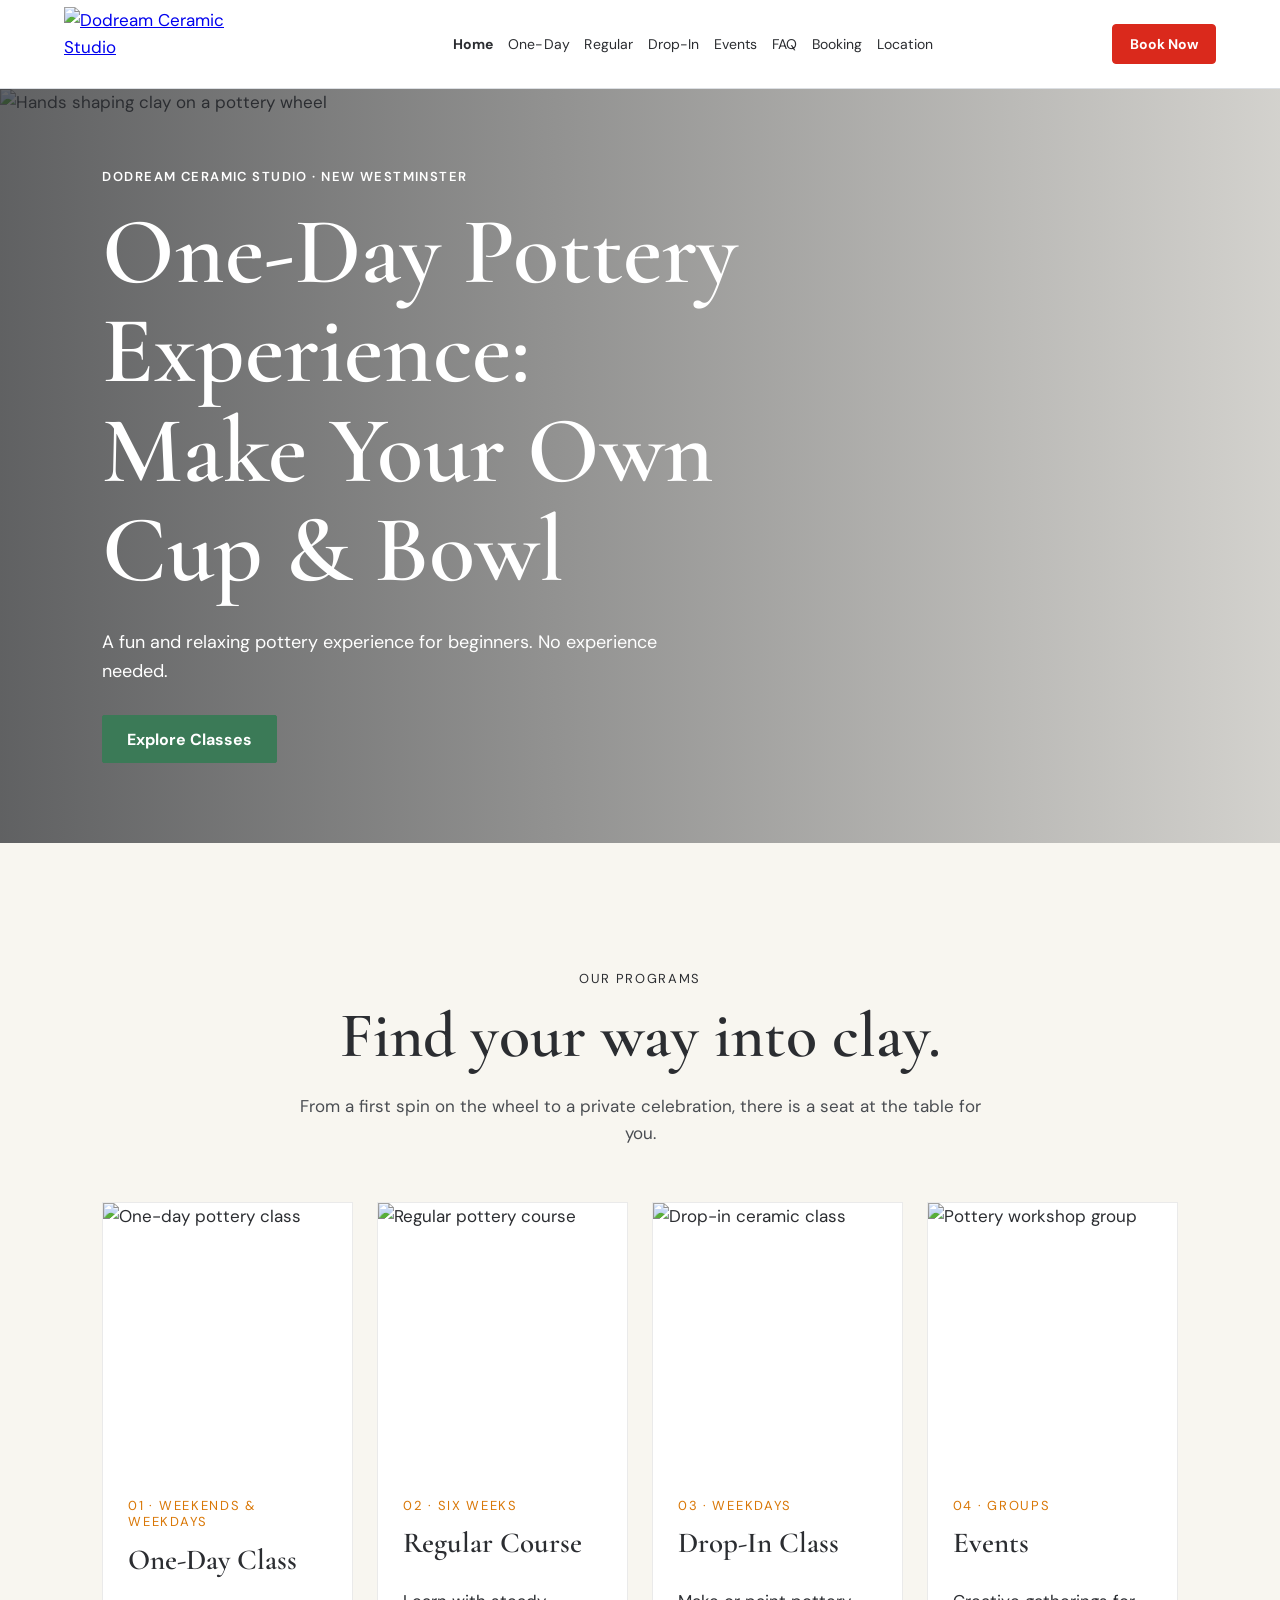
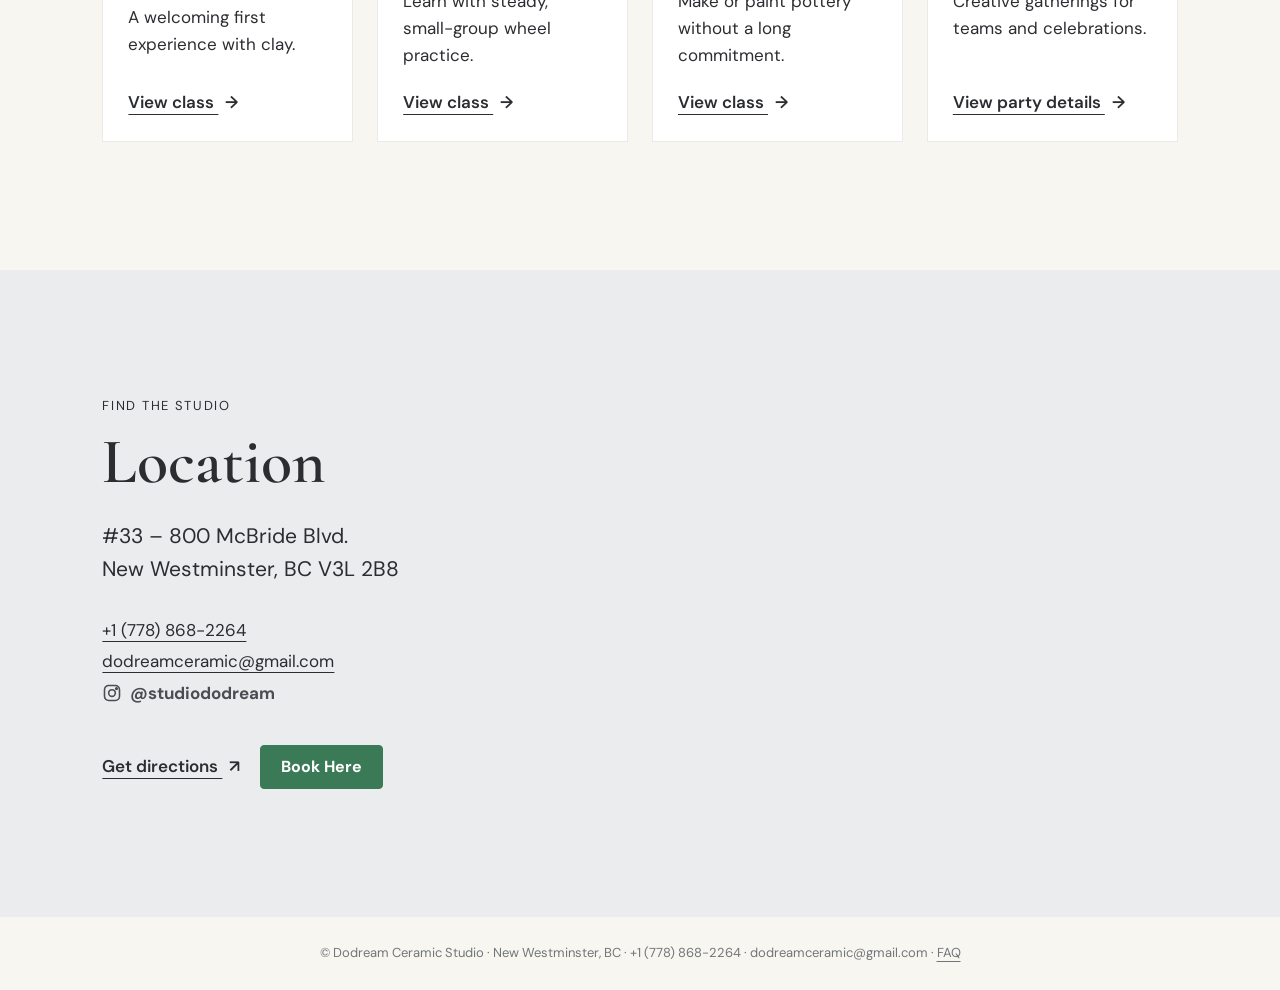
==== commit 1436d35d: "Update hero copy for one-day pottery experience Updated the hero section to include a new One-Day Po" ====
--- a/index.html
+++ b/index.html
@@ -1,6 +1,6 @@
 <!doctype html>
-<html lang="en-CA"><head><meta charset="UTF-8"><meta name="viewport" content="width=device-width, initial-scale=1.0"><meta name="description" content="Dodream Ceramic Studio offers pottery classes, wheel throwing courses, drop-in ceramic experiences, and group workshops in New Westminster, serving Vancouver and Metro Vancouver, BC."><meta name="robots" content="index, follow, max-image-preview:large"><meta name="geo.region" content="CA-BC"><meta name="geo.placename" content="New Westminster, Metro Vancouver"><link rel="canonical" href="https://www.dodreamceramic.com/"><link rel="alternate" hreflang="en-CA" href="https://www.dodreamceramic.com/"><link rel="alternate" hreflang="x-default" href="https://www.dodreamceramic.com/"><meta property="og:type" content="website"><meta property="og:locale" content="en_CA"><meta property="og:site_name" content="Dodream Ceramic Studio"><meta property="og:title" content="Pottery Classes in New Westminster | Dodream Ceramic Studio"><meta property="og:description" content="Pottery classes, wheel throwing courses, and ceramic workshops in New Westminster, serving Vancouver and Metro Vancouver."><meta property="og:url" content="https://www.dodreamceramic.com/"><meta property="og:image" content="https://www.dodreamceramic.com/public/assets/main.jpg"><meta name="twitter:card" content="summary_large_image"><meta name="twitter:title" content="Pottery Classes in New Westminster | Dodream Ceramic Studio"><meta name="twitter:description" content="Pottery classes, wheel throwing courses, and ceramic workshops in Metro Vancouver."><meta name="twitter:image" content="https://www.dodreamceramic.com/public/assets/main.jpg"><title>Pottery Classes in New Westminster | Dodream Ceramic Studio</title><link rel="preconnect" href="https://fonts.googleapis.com"><link rel="preconnect" href="https://fonts.gstatic.com" crossorigin><link href="https://fonts.googleapis.com/css2?family=Cormorant+Garamond:wght@500;600;700&family=DM+Sans:wght@400;500;600;700&display=swap" rel="stylesheet"><link rel="stylesheet" href="styles.css"><script type="application/ld+json">{"@context":"https://schema.org","@type":["LocalBusiness","ArtSchool"],"name":"Dodream Ceramic Studio","description":"Pottery classes, wheel throwing courses, drop-in ceramic experiences, and group workshops in New Westminster, serving Vancouver and Metro Vancouver, BC.","url":"https://www.dodreamceramic.com/","image":"https://www.dodreamceramic.com/public/assets/main.jpg","telephone":"+1-778-868-2264","email":"dodreamceramic@gmail.com","priceRange":"$$","address":{"@type":"PostalAddress","streetAddress":"#33 – 800 McBride Blvd.","addressLocality":"New Westminster","addressRegion":"BC","postalCode":"V3L 2B8","addressCountry":"CA"},"areaServed":[{"@type":"City","name":"New Westminster"},{"@type":"City","name":"Vancouver"},{"@type":"AdministrativeArea","name":"Metro Vancouver"}],"sameAs":["https://www.instagram.com/studiododream/"]}</script></head>
+<html lang="en-CA"><head><meta charset="UTF-8"><meta name="viewport" content="width=device-width, initial-scale=1.0"><meta name="description" content="Dodream Ceramic Studio offers pottery classes, wheel throwing courses, drop-in ceramic experiences, and group workshops in New Westminster, serving Vancouver and Metro Vancouver, BC."><meta name="robots" content="index, follow, max-image-preview:large"><meta name="geo.region" content="CA-BC"><meta name="geo.placename" content="New Westminster, Metro Vancouver"><meta name="author" content="Dodream Ceramic Studio"><meta name="theme-color" content="#F8F6F0"><link rel="canonical" href="https://www.dodreamceramic.com/"><link rel="alternate" hreflang="en-CA" href="https://www.dodreamceramic.com/"><link rel="alternate" hreflang="x-default" href="https://www.dodreamceramic.com/"><meta property="og:type" content="website"><meta property="og:locale" content="en_CA"><meta property="og:site_name" content="Dodream Ceramic Studio"><meta property="og:title" content="Pottery Classes in New Westminster | Dodream Ceramic Studio"><meta property="og:description" content="Pottery classes, wheel throwing courses, and ceramic workshops in New Westminster, serving Vancouver and Metro Vancouver."><meta property="og:url" content="https://www.dodreamceramic.com/"><meta property="og:image" content="https://www.dodreamceramic.com/public/assets/main.jpg"><meta property="og:image:alt" content="Hands shaping clay on a pottery wheel at Dodream Ceramic Studio"><meta name="twitter:card" content="summary_large_image"><meta name="twitter:title" content="Pottery Classes in New Westminster | Dodream Ceramic Studio"><meta name="twitter:description" content="Pottery classes, wheel throwing courses, and ceramic workshops in Metro Vancouver."><meta name="twitter:image" content="https://www.dodreamceramic.com/public/assets/main.jpg"><meta name="twitter:image:alt" content="Hands shaping clay on a pottery wheel at Dodream Ceramic Studio"><title>Pottery Classes in New Westminster | Dodream Ceramic Studio</title><link rel="preload" as="image" href="public/assets/main.jpg" fetchpriority="high"><link rel="preconnect" href="https://fonts.googleapis.com"><link rel="preconnect" href="https://fonts.gstatic.com" crossorigin><link href="https://fonts.googleapis.com/css2?family=Cormorant+Garamond:wght@500;600;700&family=DM+Sans:wght@400;500;600;700&display=swap" rel="stylesheet"><link rel="stylesheet" href="styles.css"><script type="application/ld+json">{"@context":"https://schema.org","@graph":[{"@type":["LocalBusiness","ArtSchool"],"@id":"https://www.dodreamceramic.com/#localbusiness","name":"Dodream Ceramic Studio","description":"Pottery classes, wheel throwing courses, drop-in ceramic experiences, and group workshops in New Westminster, serving Vancouver and Metro Vancouver, BC.","url":"https://www.dodreamceramic.com/","image":"https://www.dodreamceramic.com/public/assets/main.jpg","logo":"https://www.dodreamceramic.com/public/assets/logo.jpg","hasMap":"https://www.google.com/maps/search/?api=1&query=800+McBride+Blvd+New+Westminster+BC+V3L+2B8","telephone":"+1-778-868-2264","email":"dodreamceramic@gmail.com","priceRange":"$$","address":{"@type":"PostalAddress","streetAddress":"#33 – 800 McBride Blvd.","addressLocality":"New Westminster","addressRegion":"BC","postalCode":"V3L 2B8","addressCountry":"CA"},"areaServed":[{"@type":"City","name":"New Westminster"},{"@type":"City","name":"Vancouver"},{"@type":"AdministrativeArea","name":"Metro Vancouver"}],"contactPoint":{"@type":"ContactPoint","contactType":"customer service","telephone":"+1-778-868-2264","email":"dodreamceramic@gmail.com","availableLanguage":"en"},"sameAs":["https://www.instagram.com/studiododream/"],"potentialAction":{"@type":"ReserveAction","name":"Book a pottery class","target":{"@type":"EntryPoint","urlTemplate":"https://www.dodreamceramic.com/booking.html#booking","inLanguage":"en-CA","actionPlatform":["https://schema.org/DesktopWebPlatform","https://schema.org/MobileWebPlatform"]}}},{"@type":"WebSite","@id":"https://www.dodreamceramic.com/#website","url":"https://www.dodreamceramic.com/","name":"Dodream Ceramic Studio","inLanguage":"en-CA","publisher":{"@id":"https://www.dodreamceramic.com/#localbusiness"}},{"@type":"WebPage","@id":"https://www.dodreamceramic.com/#webpage","url":"https://www.dodreamceramic.com/","name":"Pottery Classes in New Westminster | Dodream Ceramic Studio","description":"Pottery classes, wheel throwing courses, and ceramic workshops in New Westminster, serving Vancouver and Metro Vancouver.","isPartOf":{"@id":"https://www.dodreamceramic.com/#website"},"about":{"@id":"https://www.dodreamceramic.com/#localbusiness"},"primaryImageOfPage":"https://www.dodreamceramic.com/public/assets/main.jpg","inLanguage":"en-CA"}]}</script></head>
 <body><header class="site-header"><div class="header-inner"><a class="brand" href="index.html" aria-label="Dodream Ceramic Studio home"><img width="2126" height="1301" decoding="async" src="public/assets/logo.jpg" alt="Dodream Ceramic Studio"></a><button class="mobile-menu-toggle" type="button" aria-controls="primary-navigation" aria-expanded="false" aria-label="Open navigation menu"><span></span><span></span><span></span></button><nav class="primary-nav" id="primary-navigation" aria-label="Primary navigation"><a class="active" href="index.html">Home</a><a href="classes.html#one-day">One-Day</a><a href="classes.html#regular">Regular</a><a href="classes.html#drop-in">Drop-In</a><a href="classes.html#events">Events</a><a href="faq.html">FAQ</a><a href="booking.html#booking">Booking</a><a href="#location">Location</a></nav><a class="button button-small header-book-now" href="booking.html#booking">Book Now</a></div></header>
-<main><section class="hero"><img class="hero-image" width="3024" height="3024" decoding="async" fetchpriority="high" src="public/assets/main.jpg" alt="Hands shaping clay on a pottery wheel"><div class="hero-overlay"></div><div class="hero-content"><p class="hero-badge">DODREAM CERAMIC STUDIO · NEW WESTMINSTER</p><h1>Regular Pottery Class <span class="registration-badge">Registration Now Open</span></h1><p class="hero-copy">Make space for your hands and your ideas. Learn pottery in a warm, small-group studio.</p><a class="button" href="classes.html">Explore Classes</a></div></section>
-<section class="programs-section"><div class="section-heading"><p class="eyebrow">OUR PROGRAMS</p><h2>Find your way into clay.</h2><p>From a first spin on the wheel to a private celebration, there is a seat at the table for you.</p></div><div class="program-grid"><article class="program-card"><img loading="lazy" decoding="async" width="1063" height="645" src="public/assets/onedaya.jpg" alt="One-day pottery class"><div><p class="eyebrow">01 · WEEKENDS &amp; WEEKDAYS</p><h3>One-Day Class</h3><p>A welcoming first experience with clay.</p><a class="text-link" href="one-day-pottery-class-new-westminster.html">View class <span>→</span></a></div></article><article class="program-card"><img loading="lazy" decoding="async" width="1170" height="1484" src="public/assets/regular.jpg" alt="Regular pottery course"><div><p class="eyebrow">02 · SIX WEEKS</p><h3>Regular Course</h3><p>Learn with steady, small-group wheel practice.</p><a class="text-link" href="wheel-throwing-course-new-westminster.html">View class <span>→</span></a></div></article><article class="program-card"><img loading="lazy" decoding="async" width="4032" height="3024" src="public/assets/dropa.JPG" alt="Drop-in ceramic class"><div><p class="eyebrow">03 · WEEKDAYS</p><h3>Drop-In Class</h3><p>Make or paint pottery without a long commitment.</p><a class="text-link" href="classes.html#drop-in">View class <span>→</span></a></div></article><article class="program-card"><img loading="lazy" decoding="async" width="1440" height="800" src="public/assets/work.JPG" alt="Pottery workshop group"><div><p class="eyebrow">04 · GROUPS</p><h3>Events</h3><p>Creative gatherings for teams and celebrations.</p><a class="text-link" href="pottery-birthday-party-metro-vancouver.html">View party details <span>→</span></a></div></article></div></section>
+<main><section class="hero"><img class="hero-image" width="3024" height="3024" decoding="async" fetchpriority="high" src="public/assets/main.jpg" alt="Hands shaping clay on a pottery wheel"><div class="hero-overlay"></div><div class="hero-content"><p class="hero-badge">DODREAM CERAMIC STUDIO · NEW WESTMINSTER</p><h1>One-Day Pottery Experience: Make Your Own Cup &amp; Bowl</h1><p class="hero-copy">A fun and relaxing pottery experience for beginners. No experience needed.</p><a class="button" href="classes.html#one-day">Explore Classes</a></div></section>
+<section class="programs-section"><div class="section-heading"><p class="eyebrow">OUR PROGRAMS</p><h2>Find your way into clay.</h2><p>From a first spin on the wheel to a private celebration, there is a seat at the table for you.</p></div><div class="program-grid"><article class="program-card"><img loading="lazy" decoding="async" width="1063" height="645" src="public/assets/onedaya.jpg" alt="One-day pottery class"><div><p class="eyebrow">01 · WEEKENDS &amp; WEEKDAYS</p><h3>One-Day Class</h3><p>A welcoming first experience with clay.</p><a class="text-link" href="one-day-pottery-class-new-westminster">View class <span>→</span></a></div></article><article class="program-card"><img loading="lazy" decoding="async" width="1170" height="1484" src="public/assets/regular.jpg" alt="Regular pottery course"><div><p class="eyebrow">02 · SIX WEEKS</p><h3>Regular Course</h3><p>Learn with steady, small-group wheel practice.</p><a class="text-link" href="wheel-throwing-course-new-westminster">View class <span>→</span></a></div></article><article class="program-card"><img loading="lazy" decoding="async" width="4032" height="3024" src="public/assets/dropa.JPG" alt="Drop-in ceramic class"><div><p class="eyebrow">03 · WEEKDAYS</p><h3>Drop-In Class</h3><p>Make or paint pottery without a long commitment.</p><a class="text-link" href="drop-in-pottery-class-new-westminster">View class <span>→</span></a></div></article><article class="program-card"><img loading="lazy" decoding="async" width="1440" height="800" src="public/assets/work.JPG" alt="Pottery workshop group"><div><p class="eyebrow">04 · GROUPS</p><h3>Events</h3><p>Creative gatherings for teams and celebrations.</p><a class="text-link" href="pottery-birthday-party-metro-vancouver">View party details <span>→</span></a></div></article></div></section>
 <section class="location-section" id="location"><div><p class="eyebrow">FIND THE STUDIO</p><h2>Location</h2><address>#33 – 800 McBride Blvd.<br>New Westminster, BC V3L 2B8</address><p class="contact-line"><a href="tel:+17788682264">+1 (778) 868-2264</a><br><a href="mailto:dodreamceramic@gmail.com">dodreamceramic@gmail.com</a><br><a class="instagram-link" href="https://www.instagram.com/studiododream/" target="_blank" rel="noreferrer" aria-label="Follow Dodream Ceramic Studio on Instagram"><svg viewBox="0 0 24 24" aria-hidden="true"><rect x="3" y="3" width="18" height="18" rx="5"></rect><circle cx="12" cy="12" r="4"></circle><circle class="instagram-dot" cx="17.4" cy="6.6" r="1"></circle></svg><span>@studiododream</span></a></p><div class="location-actions"><a class="text-link" href="https://www.google.com/maps/search/?api=1&query=800+McBride+Blvd+New+Westminster+BC+V3L+2B8&hl=en" target="_blank" rel="noreferrer">Get directions <span>↗</span></a><a class="button location-book-button" href="booking.html#booking">Book Here</a></div></div><iframe title="Dodream Ceramic Studio location map" src="https://www.google.com/maps?q=800%20McBride%20Blvd%2C%20New%20Westminster%2C%20BC%20V3L%202B8&hl=en&z=15&output=embed" loading="lazy"></iframe></section></main><footer>© Dodream Ceramic Studio · New Westminster, BC · +1 (778) 868-2264 · dodreamceramic@gmail.com · <a href="faq.html">FAQ</a></footer><script src="script.js"></script></body></html>
